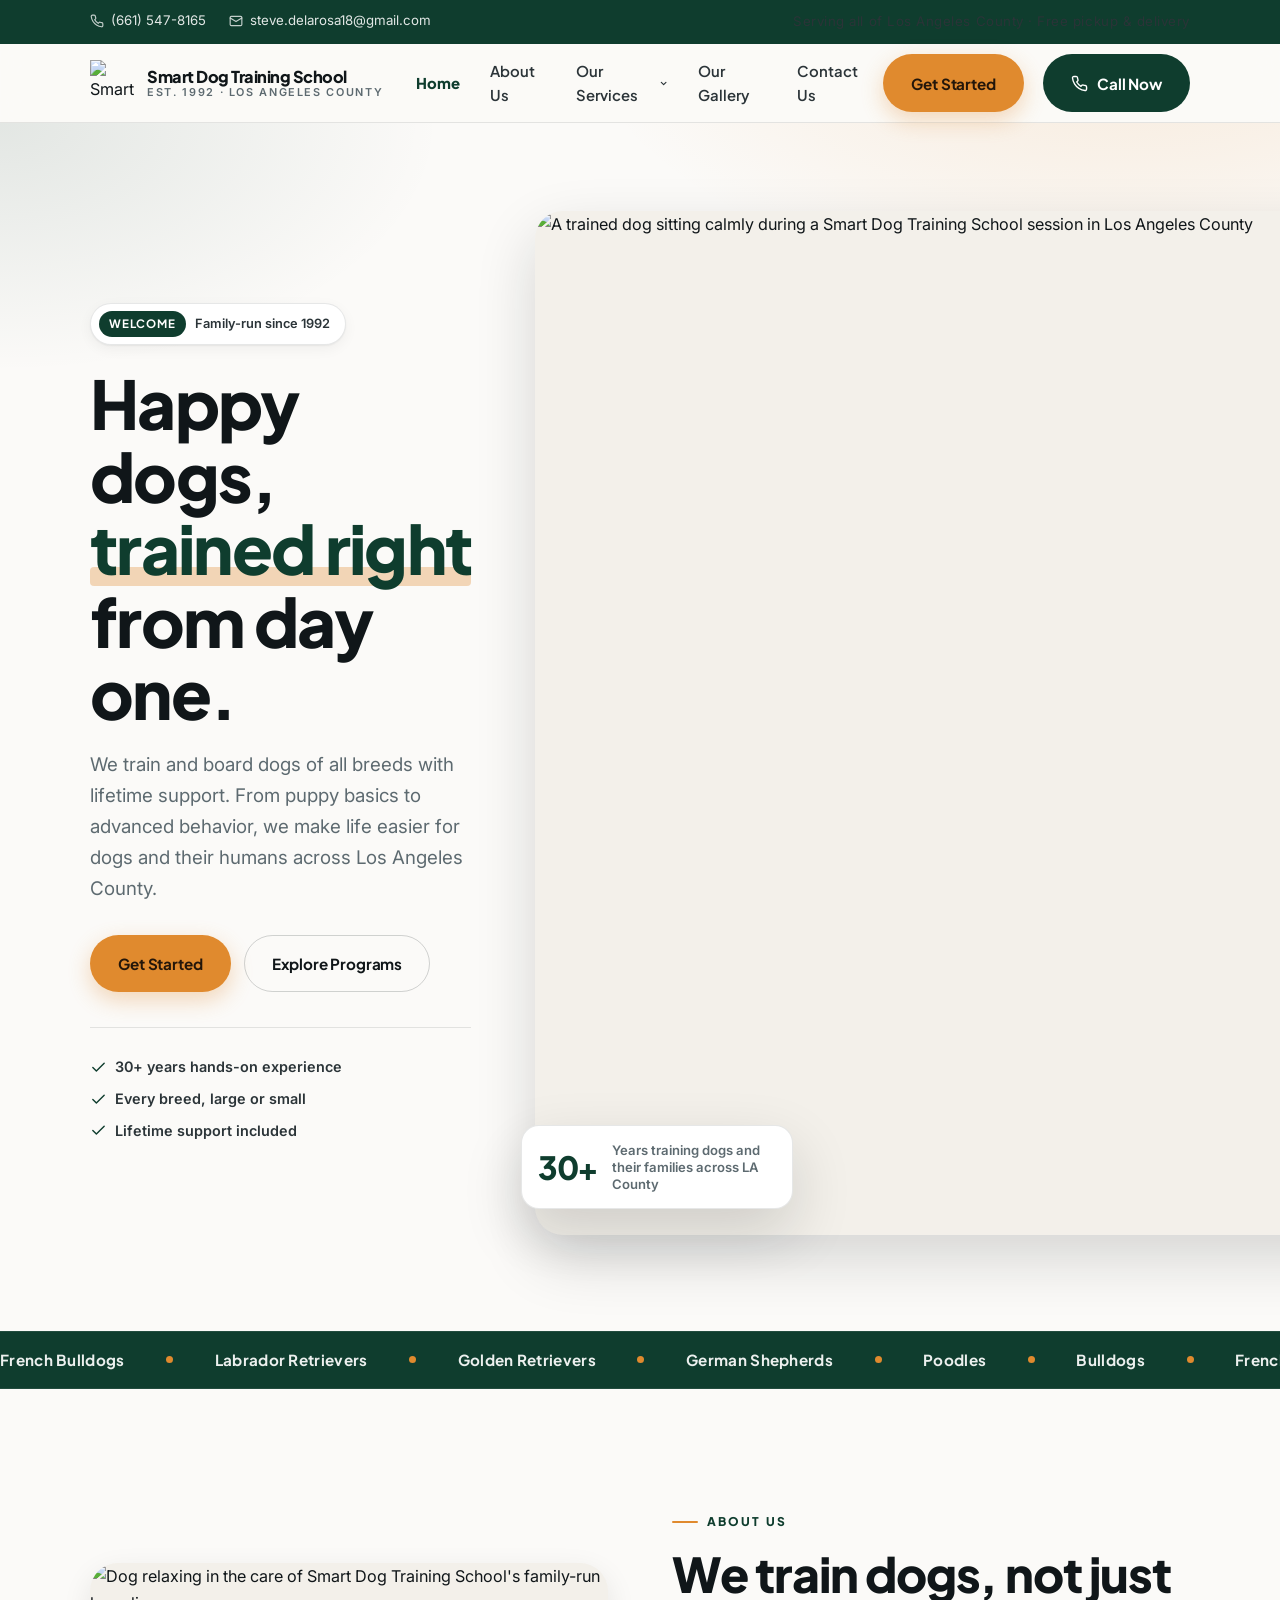
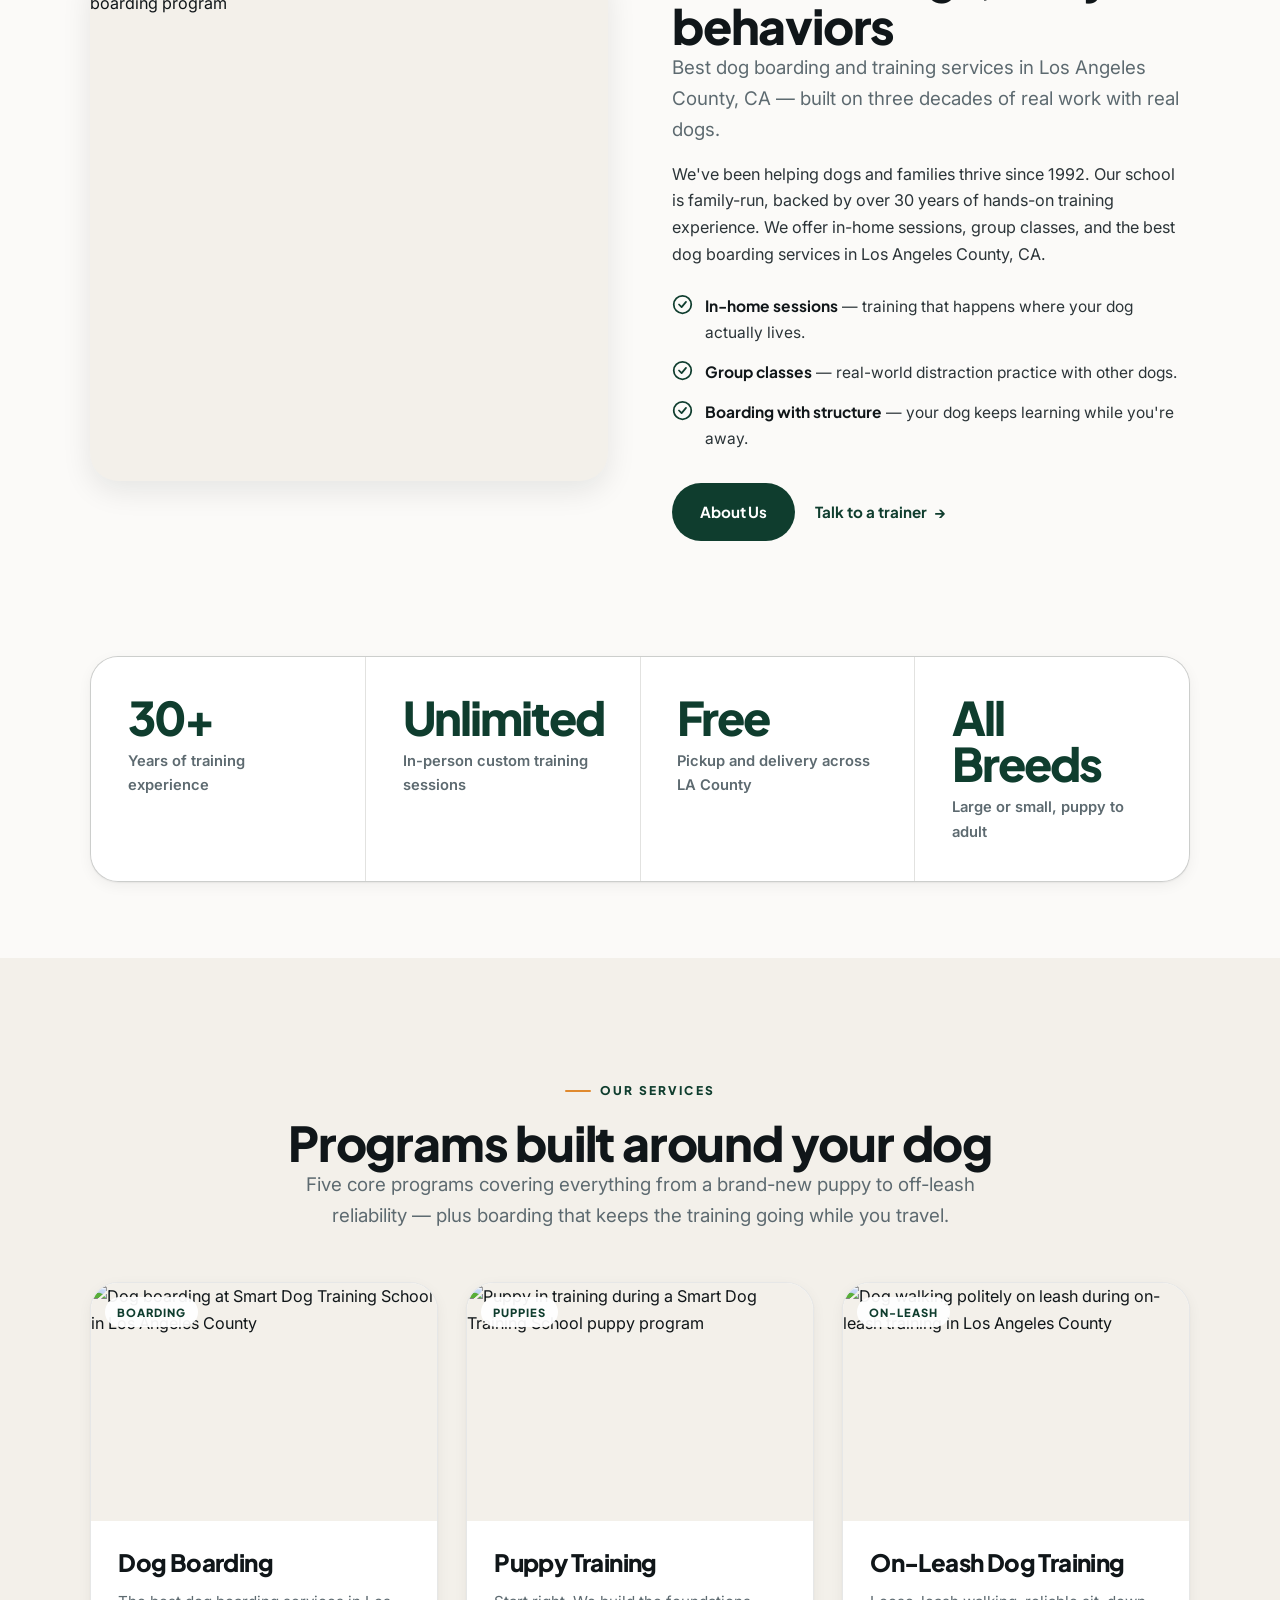
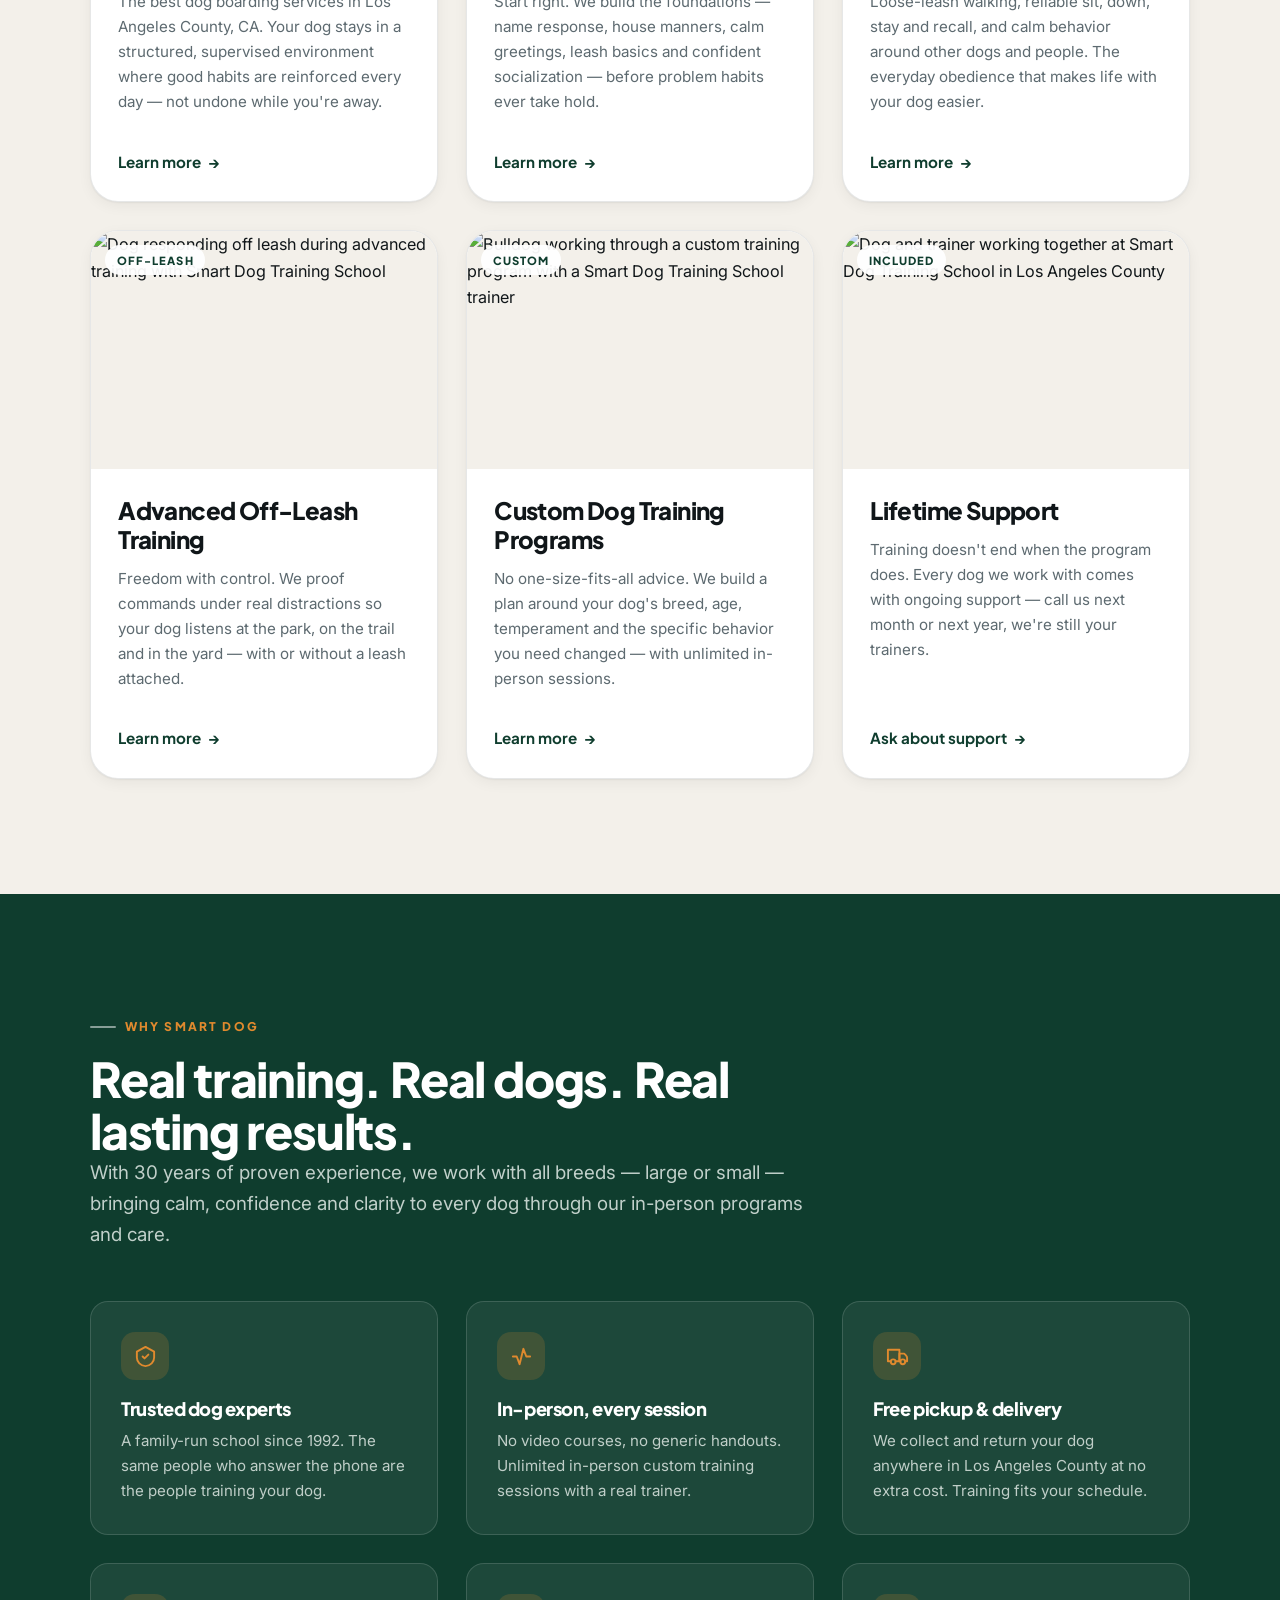
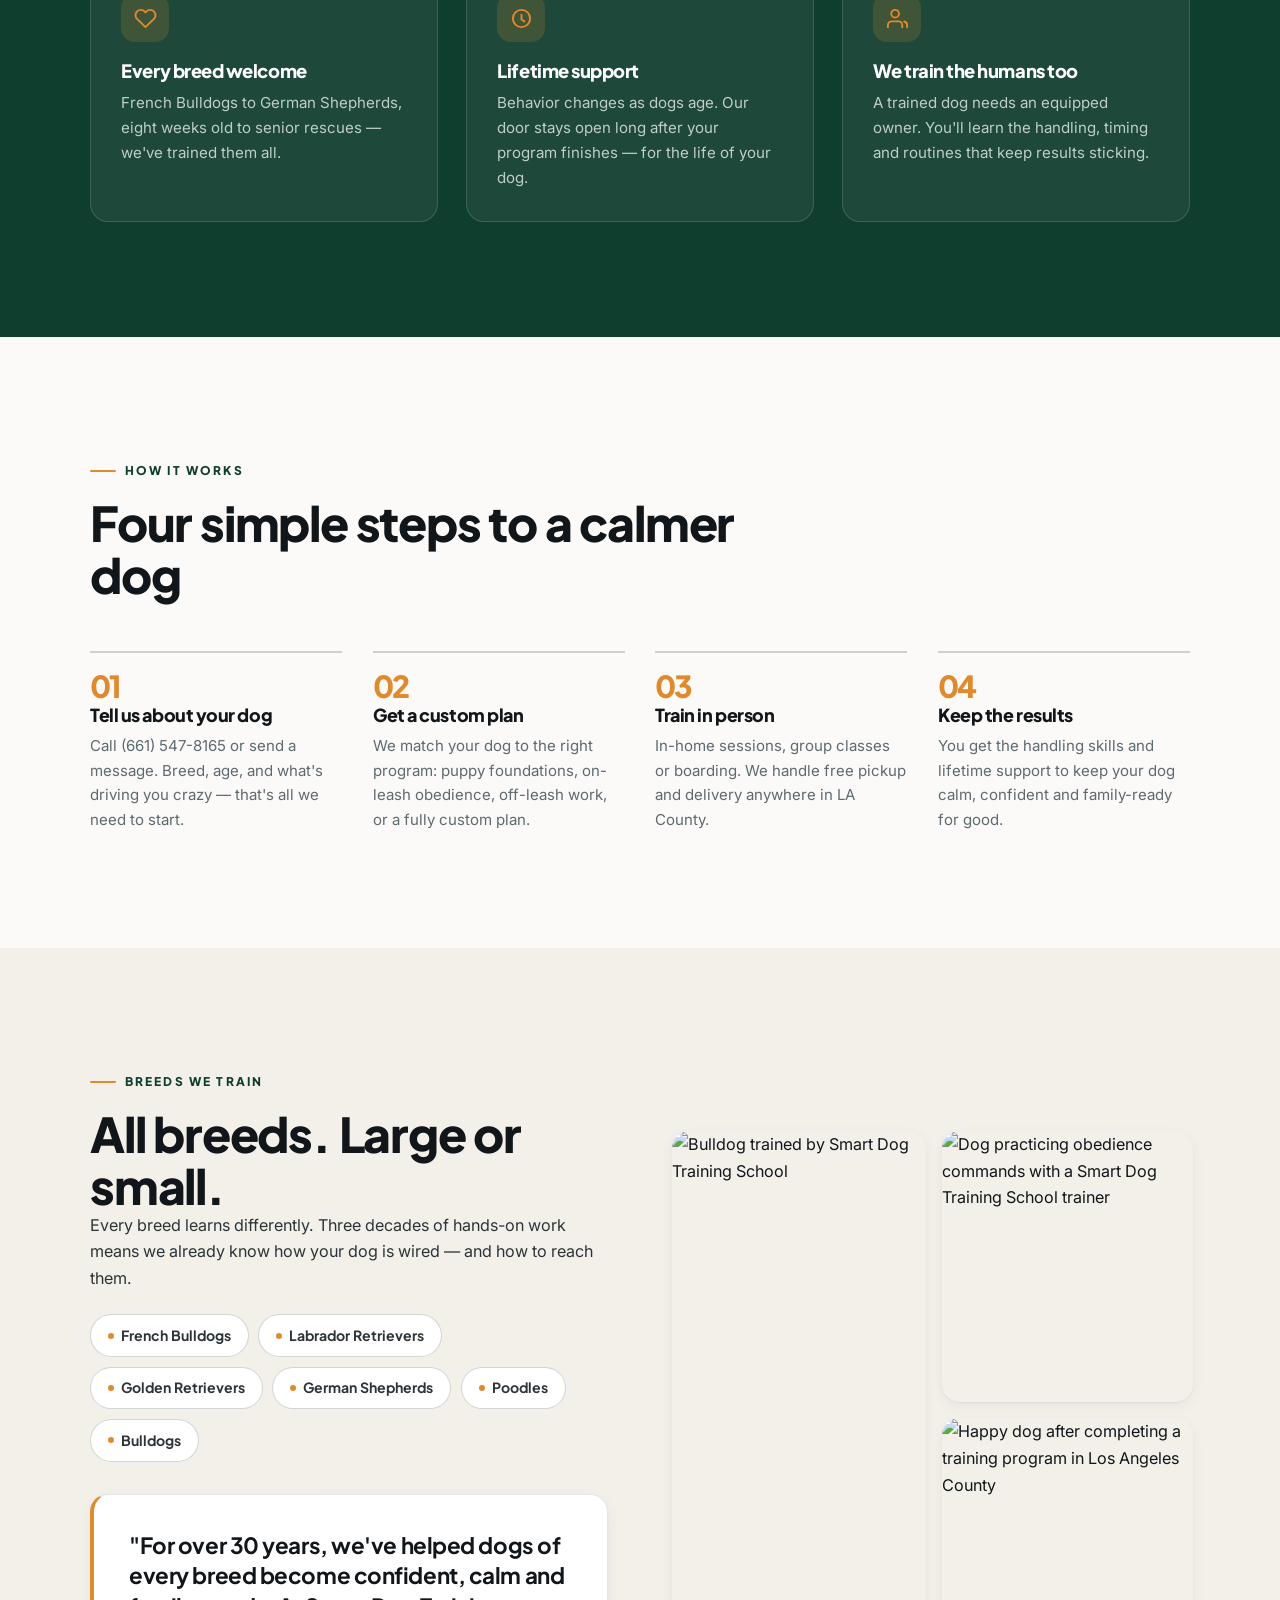
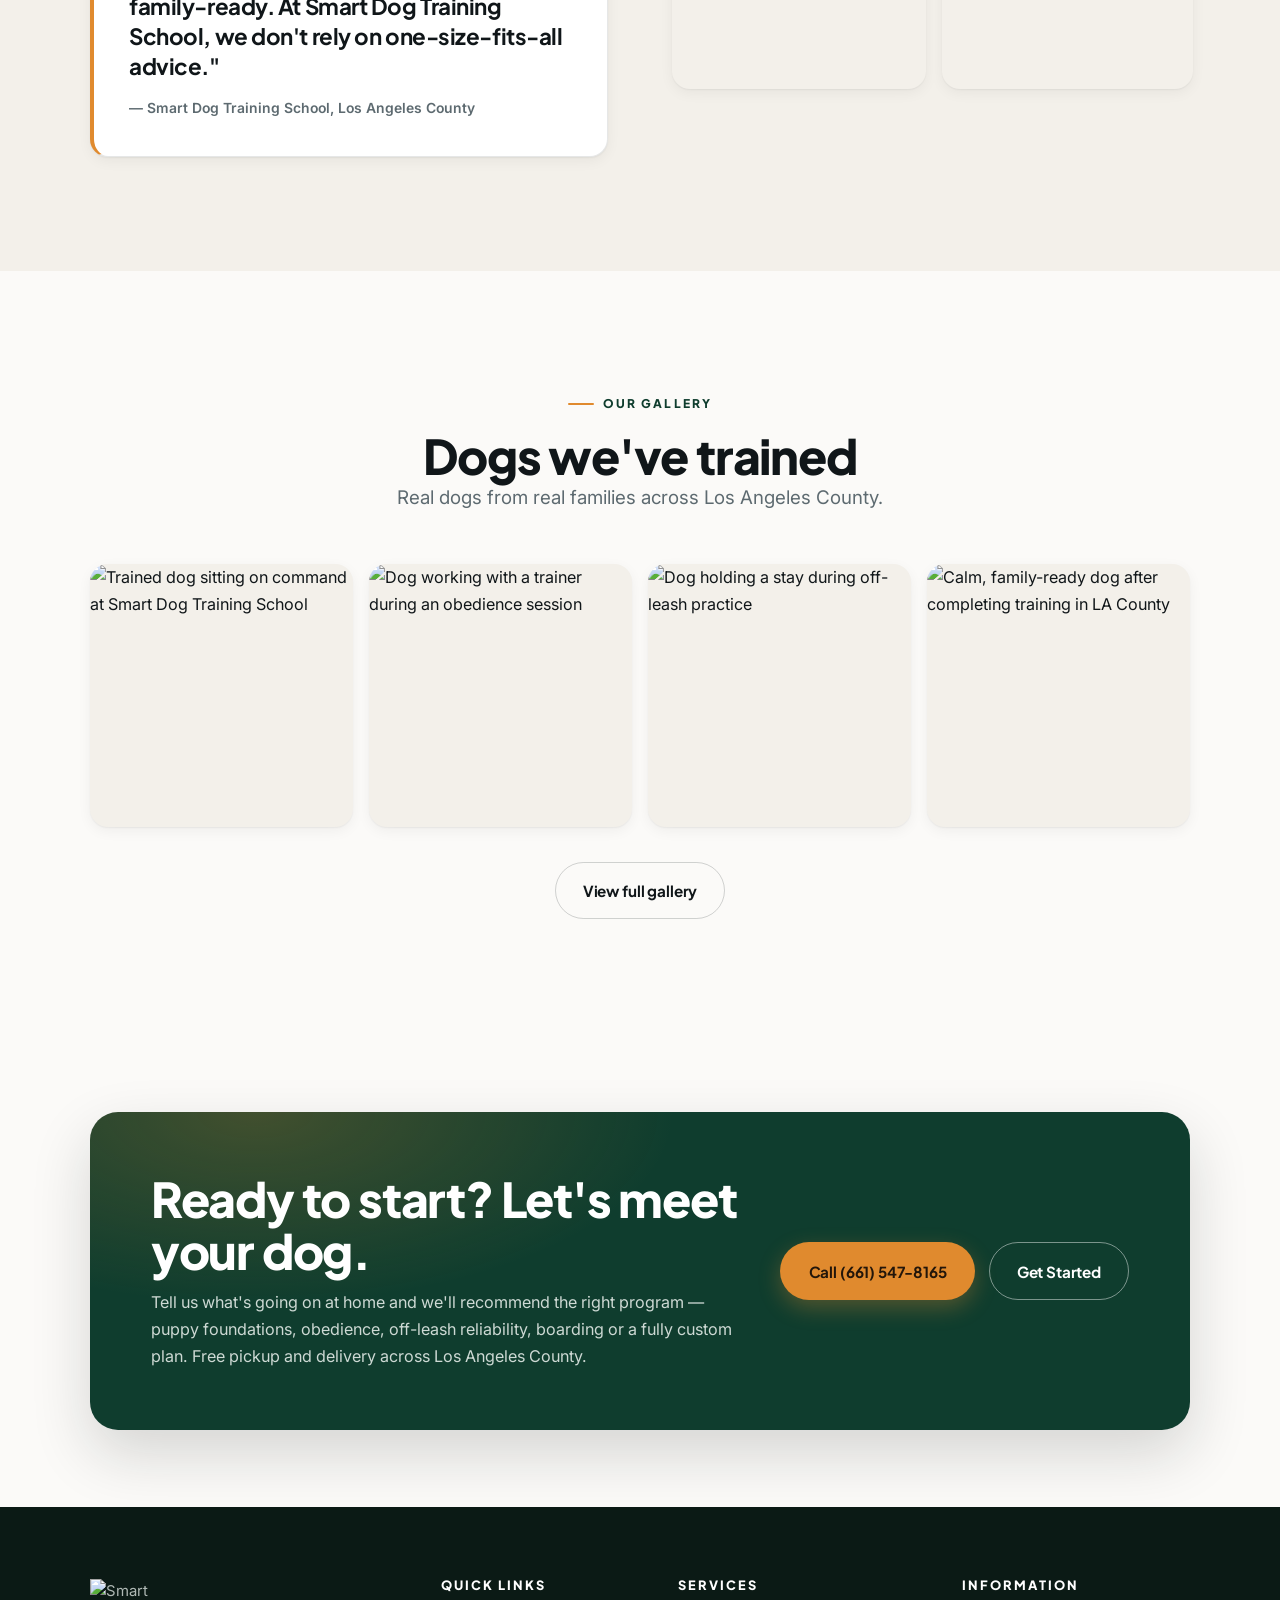
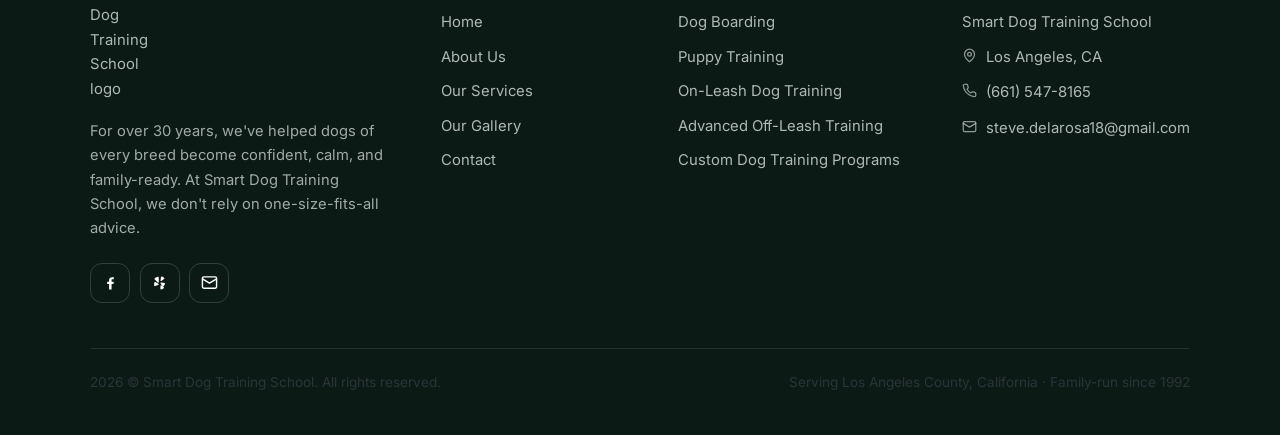
==== index.html @ b5da5e21 "feat: website redesign Co-Authored-By: Claude <noreply@anthropic.com>" ====
<!DOCTYPE html>
<html lang="en">
<head>
<meta charset="utf-8">
<meta name="viewport" content="width=device-width, initial-scale=1">
<title>Smart Dog Training School | Dog Training &amp; Boarding in Los Angeles County, CA</title>
<meta name="description" content="Family-run dog training and boarding in Los Angeles County since 1992. Puppy training, on-leash and advanced off-leash programs, custom plans, and free pickup and delivery across LA County. Call (661) 547-8165.">
<meta name="keywords" content="dog training Los Angeles County, dog boarding Los Angeles County, puppy training, off-leash training, on-leash dog training, Smart Dog Training School">
<meta name="author" content="Smart Dog Training School">
<meta name="theme-color" content="#0f3d2e">
<link rel="canonical" href="https://smartdogtrainingschool.com/">

<meta property="og:type" content="website">
<meta property="og:site_name" content="Smart Dog Training School">
<meta property="og:title" content="Smart Dog Training School | Dog Training &amp; Boarding in Los Angeles County">
<meta property="og:description" content="Happy dogs, trained right from day one. Over 30 years of hands-on training and boarding for every breed across Los Angeles County.">
<meta property="og:url" content="https://smartdogtrainingschool.com/">
<meta property="og:image" content="https://smartdogtrainingschool.com/wp-content/uploads/2025/10/01-3.jpg">
<meta name="twitter:card" content="summary_large_image">
<meta name="twitter:title" content="Smart Dog Training School | Dog Training &amp; Boarding in Los Angeles County">
<meta name="twitter:description" content="Happy dogs, trained right from day one. Over 30 years of hands-on training and boarding for every breed across Los Angeles County.">
<meta name="twitter:image" content="https://smartdogtrainingschool.com/wp-content/uploads/2025/10/01-3.jpg">

<link rel="icon" href="favicon.svg" type="image/svg+xml">
<link rel="apple-touch-icon" href="favicon.svg">
<link rel="preconnect" href="https://fonts.googleapis.com">
<link rel="preconnect" href="https://fonts.gstatic.com" crossorigin>
<link href="https://fonts.googleapis.com/css2?family=Inter:wght@400;500;600;700&family=Plus+Jakarta+Sans:wght@600;700;800&display=swap" rel="stylesheet">
<link rel="stylesheet" href="assets/css/styles.css">

<script type="application/ld+json">
{
  "@context": "https://schema.org",
  "@type": "LocalBusiness",
  "name": "Smart Dog Training School",
  "description": "Family-run dog training and boarding school serving Los Angeles County since 1992. Puppy training, on-leash training, advanced off-leash training, custom programs and dog boarding.",
  "url": "https://smartdogtrainingschool.com/",
  "telephone": "+1-661-547-8165",
  "email": "steve.delarosa18@gmail.com",
  "image": "https://smartdogtrainingschool.com/wp-content/uploads/2025/10/01-3.jpg",
  "foundingDate": "1992",
  "address": { "@type": "PostalAddress", "addressLocality": "Los Angeles", "addressRegion": "CA", "addressCountry": "US" },
  "areaServed": { "@type": "AdministrativeArea", "name": "Los Angeles County, California" },
  "sameAs": [
    "https://www.facebook.com/p/Smart-Dog-Training-School-100063574960527/",
    "https://www.yelp.com/biz/smart-dog-training-school-palmdale"
  ]
}
</script>
</head>
<body>
<a class="skip-link" href="#content">Skip to content</a>

<div class="topbar">
  <div class="wrap topbar__inner">
    <ul class="topbar__list">
      <li>
        <a href="tel:+16615478165">
          <svg viewBox="0 0 24 24" fill="none" stroke="currentColor" stroke-width="2" stroke-linecap="round" stroke-linejoin="round" aria-hidden="true"><path d="M22 16.92v3a2 2 0 0 1-2.18 2 19.79 19.79 0 0 1-8.63-3.07 19.5 19.5 0 0 1-6-6A19.79 19.79 0 0 1 2.12 4.18 2 2 0 0 1 4.11 2h3a2 2 0 0 1 2 1.72c.13.96.36 1.9.7 2.81a2 2 0 0 1-.45 2.11L8.09 9.91a16 16 0 0 0 6 6l1.27-1.27a2 2 0 0 1 2.11-.45c.9.34 1.85.57 2.81.7A2 2 0 0 1 22 16.92z"/></svg>
          (661) 547-8165
        </a>
      </li>
      <li>
        <a href="mailto:steve.delarosa18@gmail.com">
          <svg viewBox="0 0 24 24" fill="none" stroke="currentColor" stroke-width="2" stroke-linecap="round" stroke-linejoin="round" aria-hidden="true"><rect x="2" y="4" width="20" height="16" rx="2"/><path d="m22 7-10 6L2 7"/></svg>
          steve.delarosa18@gmail.com
        </a>
      </li>
    </ul>
    <p class="topbar__note">Serving all of Los Angeles County &middot; Free pickup &amp; delivery</p>
  </div>
</div>

<header class="header">
  <nav class="wrap nav" aria-label="Main navigation">
    <a class="brand" href="index.html">
      <img src="https://smartdogtrainingschool.com/wp-content/uploads/2025/04/IMG_0212-copy-2-e1761851248494-289x300.png" alt="Smart Dog Training School logo" width="46" height="46">
      <span class="brand__text">
        <span class="brand__name">Smart Dog Training School</span>
        <span class="brand__tag">Est. 1992 &middot; Los Angeles County</span>
      </span>
    </a>

    <ul class="nav__menu" id="primary-menu">
      <li><a class="nav__link" href="index.html" aria-current="page">Home</a></li>
      <li><a class="nav__link" href="about.html">About Us</a></li>
      <li class="has-dropdown">
        <a class="nav__link" href="services.html">Our Services
          <svg viewBox="0 0 24 24" fill="none" stroke="currentColor" stroke-width="3" stroke-linecap="round" stroke-linejoin="round" aria-hidden="true"><path d="m6 9 6 6 6-6"/></svg>
        </a>
        <div class="dropdown">
          <a href="services.html#dog-boarding">Dog Boarding</a>
          <a href="services.html#puppy-training">Puppy Training</a>
          <a href="services.html#on-leash">On-Leash Dog Training</a>
          <a href="services.html#off-leash">Advanced Off-Leash Training</a>
          <a href="services.html#custom">Custom Dog Training Programs</a>
        </div>
      </li>
      <li><a class="nav__link" href="gallery.html">Our Gallery</a></li>
      <li><a class="nav__link" href="contact.html">Contact Us</a></li>
      <li><a class="btn btn--primary" href="contact.html">Get Started</a></li>
    </ul>

    <div class="nav__cta">
      <a class="btn btn--dark" href="tel:+16615478165">
        <svg viewBox="0 0 24 24" fill="none" stroke="currentColor" stroke-width="2" stroke-linecap="round" stroke-linejoin="round" aria-hidden="true"><path d="M22 16.92v3a2 2 0 0 1-2.18 2 19.79 19.79 0 0 1-8.63-3.07 19.5 19.5 0 0 1-6-6A19.79 19.79 0 0 1 2.12 4.18 2 2 0 0 1 4.11 2h3a2 2 0 0 1 2 1.72c.13.96.36 1.9.7 2.81a2 2 0 0 1-.45 2.11L8.09 9.91a16 16 0 0 0 6 6l1.27-1.27a2 2 0 0 1 2.11-.45c.9.34 1.85.57 2.81.7A2 2 0 0 1 22 16.92z"/></svg>
        Call Now
      </a>
      <button class="nav__toggle" type="button" aria-label="Toggle navigation menu" aria-expanded="false" aria-controls="primary-menu">
        <span></span><span></span><span></span>
      </button>
    </div>
  </nav>
</header>

<main id="content">

  <!-- ================= HERO ================= -->
  <section class="hero">
    <div class="wrap hero__grid">
      <div class="hero__copy reveal">
        <span class="hero__badge"><b>WELCOME</b> Family-run since 1992</span>
        <h1>Happy dogs, <em>trained right</em> from day one.</h1>
        <p class="lead">We train and board dogs of all breeds with lifetime support. From puppy basics to advanced behavior, we make life easier for dogs and their humans across Los Angeles County.</p>
        <div class="btn-row">
          <a class="btn btn--primary" href="contact.html">Get Started</a>
          <a class="btn btn--ghost" href="services.html">Explore Programs</a>
        </div>
        <ul class="hero__proof">
          <li>
            <svg viewBox="0 0 24 24" fill="none" stroke="currentColor" stroke-width="2" stroke-linecap="round" stroke-linejoin="round" aria-hidden="true"><path d="M20 6 9 17l-5-5"/></svg>
            30+ years hands-on experience
          </li>
          <li>
            <svg viewBox="0 0 24 24" fill="none" stroke="currentColor" stroke-width="2" stroke-linecap="round" stroke-linejoin="round" aria-hidden="true"><path d="M20 6 9 17l-5-5"/></svg>
            Every breed, large or small
          </li>
          <li>
            <svg viewBox="0 0 24 24" fill="none" stroke="currentColor" stroke-width="2" stroke-linecap="round" stroke-linejoin="round" aria-hidden="true"><path d="M20 6 9 17l-5-5"/></svg>
            Lifetime support included
          </li>
        </ul>
      </div>

      <div class="hero__media reveal" data-delay="120">
        <img src="https://smartdogtrainingschool.com/wp-content/uploads/2025/10/image-4-908x1024.png" alt="A trained dog sitting calmly during a Smart Dog Training School session in Los Angeles County" width="908" height="1024" fetchpriority="high">
        <div class="hero__card">
          <span class="hero__card-num" data-count="30" data-suffix="+">30+</span>
          <span class="hero__card-txt">Years training dogs and their families across LA County</span>
        </div>
      </div>
    </div>
  </section>

  <!-- ================= BREED MARQUEE ================= -->
  <div class="marquee" aria-hidden="true">
    <div class="marquee__track">
      <span>French Bulldogs</span><span>Labrador Retrievers</span><span>Golden Retrievers</span><span>German Shepherds</span><span>Poodles</span><span>Bulldogs</span>
      <span>French Bulldogs</span><span>Labrador Retrievers</span><span>Golden Retrievers</span><span>German Shepherds</span><span>Poodles</span><span>Bulldogs</span>
    </div>
  </div>
  <p class="sr-only">Breeds we work with regularly: French Bulldogs, Labrador Retrievers, Golden Retrievers, German Shepherds, Poodles and Bulldogs.</p>

  <!-- ================= ABOUT ================= -->
  <section class="section">
    <div class="wrap split">
      <div class="split__media reveal">
        <img src="https://smartdogtrainingschool.com/wp-content/uploads/2025/10/01-3.jpg" alt="Dog relaxing in the care of Smart Dog Training School's family-run boarding program" loading="lazy">
      </div>
      <div class="reveal" data-delay="110">
        <span class="eyebrow">About Us</span>
        <h2>We train dogs, not just behaviors</h2>
        <p class="lead">Best dog boarding and training services in Los Angeles County, CA — built on three decades of real work with real dogs.</p>
        <p>We've been helping dogs and families thrive since 1992. Our school is family-run, backed by over 30 years of hands-on training experience. We offer in-home sessions, group classes, and the best dog boarding services in Los Angeles County, CA.</p>
        <ul class="check-list">
          <li>
            <svg viewBox="0 0 24 24" fill="none" stroke="currentColor" stroke-width="2" stroke-linecap="round" stroke-linejoin="round" aria-hidden="true"><circle cx="12" cy="12" r="10"/><path d="m8 12 3 3 5-6"/></svg>
            <span><b>In-home sessions</b> — training that happens where your dog actually lives.</span>
          </li>
          <li>
            <svg viewBox="0 0 24 24" fill="none" stroke="currentColor" stroke-width="2" stroke-linecap="round" stroke-linejoin="round" aria-hidden="true"><circle cx="12" cy="12" r="10"/><path d="m8 12 3 3 5-6"/></svg>
            <span><b>Group classes</b> — real-world distraction practice with other dogs.</span>
          </li>
          <li>
            <svg viewBox="0 0 24 24" fill="none" stroke="currentColor" stroke-width="2" stroke-linecap="round" stroke-linejoin="round" aria-hidden="true"><circle cx="12" cy="12" r="10"/><path d="m8 12 3 3 5-6"/></svg>
            <span><b>Boarding with structure</b> — your dog keeps learning while you're away.</span>
          </li>
        </ul>
        <div class="btn-row">
          <a class="btn btn--dark" href="about.html">About Us</a>
          <a class="text-link" href="contact.html" style="padding:0.95rem 0.4rem;">Talk to a trainer <span aria-hidden="true">&rarr;</span></a>
        </div>
      </div>
    </div>
  </section>

  <!-- ================= STATS ================= -->
  <section class="section section--tight" style="padding-top:0;">
    <div class="wrap">
      <div class="stats reveal">
        <div class="stat">
          <div class="stat__num"><span data-count="30" data-suffix="+">30+</span></div>
          <p class="stat__label">Years of training experience</p>
        </div>
        <div class="stat">
          <div class="stat__num">Unlimited</div>
          <p class="stat__label">In-person custom training sessions</p>
        </div>
        <div class="stat">
          <div class="stat__num">Free</div>
          <p class="stat__label">Pickup and delivery across LA County</p>
        </div>
        <div class="stat">
          <div class="stat__num">All Breeds</div>
          <p class="stat__label">Large or small, puppy to adult</p>
        </div>
      </div>
    </div>
  </section>

  <!-- ================= SERVICES ================= -->
  <section class="section section--alt" id="services">
    <div class="wrap">
      <div class="section-head center reveal">
        <span class="eyebrow">Our Services</span>
        <h2>Programs built around your dog</h2>
        <p class="lead">Five core programs covering everything from a brand-new puppy to off-leash reliability — plus boarding that keeps the training going while you travel.</p>
      </div>

      <div class="card-grid">
        <article class="service reveal">
          <div class="service__img">
            <img src="https://smartdogtrainingschool.com/wp-content/uploads/2025/10/01-3.jpg" alt="Dog boarding at Smart Dog Training School in Los Angeles County" loading="lazy">
            <span class="service__tag">Boarding</span>
          </div>
          <div class="service__body">
            <h3>Dog Boarding</h3>
            <p>The best dog boarding services in Los Angeles County, CA. Your dog stays in a structured, supervised environment where good habits are reinforced every day — not undone while you're away.</p>
            <a class="text-link" href="services.html#dog-boarding">Learn more <span aria-hidden="true">&rarr;</span></a>
          </div>
        </article>

        <article class="service reveal" data-delay="80">
          <div class="service__img">
            <img src="https://smartdogtrainingschool.com/wp-content/uploads/2025/07/02.jpg" alt="Puppy in training during a Smart Dog Training School puppy program" loading="lazy">
            <span class="service__tag">Puppies</span>
          </div>
          <div class="service__body">
            <h3>Puppy Training</h3>
            <p>Start right. We build the foundations — name response, house manners, calm greetings, leash basics and confident socialization — before problem habits ever take hold.</p>
            <a class="text-link" href="services.html#puppy-training">Learn more <span aria-hidden="true">&rarr;</span></a>
          </div>
        </article>

        <article class="service reveal" data-delay="160">
          <div class="service__img">
            <img src="https://smartdogtrainingschool.com/wp-content/uploads/2025/04/04-1.jpg" alt="Dog walking politely on leash during on-leash training in Los Angeles County" loading="lazy">
            <span class="service__tag">On-Leash</span>
          </div>
          <div class="service__body">
            <h3>On-Leash Dog Training</h3>
            <p>Loose-leash walking, reliable sit, down, stay and recall, and calm behavior around other dogs and people. The everyday obedience that makes life with your dog easier.</p>
            <a class="text-link" href="services.html#on-leash">Learn more <span aria-hidden="true">&rarr;</span></a>
          </div>
        </article>

        <article class="service reveal">
          <div class="service__img">
            <img src="https://smartdogtrainingschool.com/wp-content/uploads/2025/04/05.jpg" alt="Dog responding off leash during advanced training with Smart Dog Training School" loading="lazy">
            <span class="service__tag">Off-Leash</span>
          </div>
          <div class="service__body">
            <h3>Advanced Off-Leash Training</h3>
            <p>Freedom with control. We proof commands under real distractions so your dog listens at the park, on the trail and in the yard — with or without a leash attached.</p>
            <a class="text-link" href="services.html#off-leash">Learn more <span aria-hidden="true">&rarr;</span></a>
          </div>
        </article>

        <article class="service reveal" data-delay="80">
          <div class="service__img">
            <img src="https://smartdogtrainingschool.com/wp-content/uploads/2025/07/03.jpg" alt="Bulldog working through a custom training program with a Smart Dog Training School trainer" loading="lazy">
            <span class="service__tag">Custom</span>
          </div>
          <div class="service__body">
            <h3>Custom Dog Training Programs</h3>
            <p>No one-size-fits-all advice. We build a plan around your dog's breed, age, temperament and the specific behavior you need changed — with unlimited in-person sessions.</p>
            <a class="text-link" href="services.html#custom">Learn more <span aria-hidden="true">&rarr;</span></a>
          </div>
        </article>

        <article class="service reveal" data-delay="160">
          <div class="service__img">
            <img src="https://smartdogtrainingschool.com/wp-content/uploads/2025/04/03.jpg" alt="Dog and trainer working together at Smart Dog Training School in Los Angeles County" loading="lazy">
            <span class="service__tag">Included</span>
          </div>
          <div class="service__body">
            <h3>Lifetime Support</h3>
            <p>Training doesn't end when the program does. Every dog we work with comes with ongoing support — call us next month or next year, we're still your trainers.</p>
            <a class="text-link" href="contact.html">Ask about support <span aria-hidden="true">&rarr;</span></a>
          </div>
        </article>
      </div>
    </div>
  </section>

  <!-- ================= WHY US ================= -->
  <section class="section section--ink">
    <div class="wrap">
      <div class="section-head reveal">
        <span class="eyebrow">Why Smart Dog</span>
        <h2>Real training. Real dogs. Real lasting results.</h2>
        <p class="lead">With 30 years of proven experience, we work with all breeds — large or small — bringing calm, confidence and clarity to every dog through our in-person programs and care.</p>
      </div>

      <div class="card-grid">
        <div class="feature reveal">
          <div class="feature__icon">
            <svg viewBox="0 0 24 24" fill="none" stroke="currentColor" stroke-width="2" stroke-linecap="round" stroke-linejoin="round" aria-hidden="true"><path d="M12 2 3 7v6c0 5 3.8 8.5 9 9 5.2-.5 9-4 9-9V7z"/><path d="m9 12 2 2 4-4"/></svg>
          </div>
          <h3>Trusted dog experts</h3>
          <p>A family-run school since 1992. The same people who answer the phone are the people training your dog.</p>
        </div>

        <div class="feature reveal" data-delay="80">
          <div class="feature__icon">
            <svg viewBox="0 0 24 24" fill="none" stroke="currentColor" stroke-width="2" stroke-linecap="round" stroke-linejoin="round" aria-hidden="true"><path d="M3 12h4l3 8 4-16 3 8h4"/></svg>
          </div>
          <h3>In-person, every session</h3>
          <p>No video courses, no generic handouts. Unlimited in-person custom training sessions with a real trainer.</p>
        </div>

        <div class="feature reveal" data-delay="160">
          <div class="feature__icon">
            <svg viewBox="0 0 24 24" fill="none" stroke="currentColor" stroke-width="2" stroke-linecap="round" stroke-linejoin="round" aria-hidden="true"><path d="M10 17h4V5H2v12h3"/><path d="M20 17h2v-3.34a4 4 0 0 0-1.17-2.83L19 9h-5v8h1"/><circle cx="7.5" cy="17.5" r="2.5"/><circle cx="17.5" cy="17.5" r="2.5"/></svg>
          </div>
          <h3>Free pickup &amp; delivery</h3>
          <p>We collect and return your dog anywhere in Los Angeles County at no extra cost. Training fits your schedule.</p>
        </div>

        <div class="feature reveal">
          <div class="feature__icon">
            <svg viewBox="0 0 24 24" fill="none" stroke="currentColor" stroke-width="2" stroke-linecap="round" stroke-linejoin="round" aria-hidden="true"><path d="M20.8 4.6a5.5 5.5 0 0 0-7.8 0L12 5.7l-1-1.1a5.5 5.5 0 0 0-7.8 7.8l1.1 1L12 21l7.7-7.6 1.1-1a5.5 5.5 0 0 0 0-7.8z"/></svg>
          </div>
          <h3>Every breed welcome</h3>
          <p>French Bulldogs to German Shepherds, eight weeks old to senior rescues — we've trained them all.</p>
        </div>

        <div class="feature reveal" data-delay="80">
          <div class="feature__icon">
            <svg viewBox="0 0 24 24" fill="none" stroke="currentColor" stroke-width="2" stroke-linecap="round" stroke-linejoin="round" aria-hidden="true"><path d="M12 8v5l3 2"/><circle cx="12" cy="12" r="9"/></svg>
          </div>
          <h3>Lifetime support</h3>
          <p>Behavior changes as dogs age. Our door stays open long after your program finishes — for the life of your dog.</p>
        </div>

        <div class="feature reveal" data-delay="160">
          <div class="feature__icon">
            <svg viewBox="0 0 24 24" fill="none" stroke="currentColor" stroke-width="2" stroke-linecap="round" stroke-linejoin="round" aria-hidden="true"><path d="M17 21v-2a4 4 0 0 0-4-4H6a4 4 0 0 0-4 4v2"/><circle cx="9.5" cy="7" r="4"/><path d="M22 21v-2a4 4 0 0 0-3-3.87"/></svg>
          </div>
          <h3>We train the humans too</h3>
          <p>A trained dog needs an equipped owner. You'll learn the handling, timing and routines that keep results sticking.</p>
        </div>
      </div>
    </div>
  </section>

  <!-- ================= PROCESS ================= -->
  <section class="section">
    <div class="wrap">
      <div class="section-head reveal">
        <span class="eyebrow">How It Works</span>
        <h2>Four simple steps to a calmer dog</h2>
      </div>
      <div class="steps">
        <div class="step reveal">
          <h3>Tell us about your dog</h3>
          <p>Call (661) 547-8165 or send a message. Breed, age, and what's driving you crazy — that's all we need to start.</p>
        </div>
        <div class="step reveal" data-delay="80">
          <h3>Get a custom plan</h3>
          <p>We match your dog to the right program: puppy foundations, on-leash obedience, off-leash work, or a fully custom plan.</p>
        </div>
        <div class="step reveal" data-delay="160">
          <h3>Train in person</h3>
          <p>In-home sessions, group classes or boarding. We handle free pickup and delivery anywhere in LA County.</p>
        </div>
        <div class="step reveal" data-delay="240">
          <h3>Keep the results</h3>
          <p>You get the handling skills and lifetime support to keep your dog calm, confident and family-ready for good.</p>
        </div>
      </div>
    </div>
  </section>

  <!-- ================= BREEDS + QUOTE ================= -->
  <section class="section section--alt">
    <div class="wrap split">
      <div class="reveal">
        <span class="eyebrow">Breeds We Train</span>
        <h2>All breeds. Large or small.</h2>
        <p>Every breed learns differently. Three decades of hands-on work means we already know how your dog is wired — and how to reach them.</p>
        <ul class="chips" style="margin-top:1.4rem;">
          <li class="chip">French Bulldogs</li>
          <li class="chip">Labrador Retrievers</li>
          <li class="chip">Golden Retrievers</li>
          <li class="chip">German Shepherds</li>
          <li class="chip">Poodles</li>
          <li class="chip">Bulldogs</li>
        </ul>
        <div class="quote reveal" style="margin-top:2rem;">
          <p>"For over 30 years, we've helped dogs of every breed become confident, calm and family-ready. At Smart Dog Training School, we don't rely on one-size-fits-all advice."</p>
          <cite>— Smart Dog Training School, Los Angeles County</cite>
        </div>
      </div>
      <div class="split__media split__media--stack reveal" data-delay="120">
        <img src="https://smartdogtrainingschool.com/wp-content/uploads/2025/07/03.jpg" alt="Bulldog trained by Smart Dog Training School" loading="lazy">
        <img src="https://smartdogtrainingschool.com/wp-content/uploads/2025/04/02.jpg" alt="Dog practicing obedience commands with a Smart Dog Training School trainer" loading="lazy">
        <img src="https://smartdogtrainingschool.com/wp-content/uploads/2025/04/04.jpg" alt="Happy dog after completing a training program in Los Angeles County" loading="lazy">
      </div>
    </div>
  </section>

  <!-- ================= GALLERY PREVIEW ================= -->
  <section class="section">
    <div class="wrap">
      <div class="section-head center reveal">
        <span class="eyebrow">Our Gallery</span>
        <h2>Dogs we've trained</h2>
        <p class="lead">Real dogs from real families across Los Angeles County.</p>
      </div>
      <div class="gallery reveal">
        <figure><img src="https://smartdogtrainingschool.com/wp-content/uploads/2025/04/02.jpg" alt="Trained dog sitting on command at Smart Dog Training School" loading="lazy"></figure>
        <figure><img src="https://smartdogtrainingschool.com/wp-content/uploads/2025/04/03.jpg" alt="Dog working with a trainer during an obedience session" loading="lazy"></figure>
        <figure><img src="https://smartdogtrainingschool.com/wp-content/uploads/2025/04/05.jpg" alt="Dog holding a stay during off-leash practice" loading="lazy"></figure>
        <figure><img src="https://smartdogtrainingschool.com/wp-content/uploads/2025/04/07-1.jpg" alt="Calm, family-ready dog after completing training in LA County" loading="lazy"></figure>
      </div>
      <div class="btn-row reveal" style="justify-content:center;margin-top:2.2rem;">
        <a class="btn btn--ghost" href="gallery.html">View full gallery</a>
      </div>
    </div>
  </section>

  <!-- ================= CTA ================= -->
  <section class="section section--tight">
    <div class="wrap">
      <div class="cta reveal">
        <div>
          <h2>Ready to start? Let's meet your dog.</h2>
          <p>Tell us what's going on at home and we'll recommend the right program — puppy foundations, obedience, off-leash reliability, boarding or a fully custom plan. Free pickup and delivery across Los Angeles County.</p>
        </div>
        <div class="btn-row">
          <a class="btn btn--primary" href="tel:+16615478165">Call (661) 547-8165</a>
          <a class="btn btn--outline-light" href="contact.html">Get Started</a>
        </div>
      </div>
    </div>
  </section>

</main>

<footer class="footer">
  <div class="wrap">
    <div class="footer__grid">
      <div class="footer__brand">
        <img src="https://smartdogtrainingschool.com/wp-content/uploads/2025/04/IMG_0212-copy-2-e1761851248494-289x300.png" alt="Smart Dog Training School logo" loading="lazy">
        <p>For over 30 years, we've helped dogs of every breed become confident, calm, and family-ready. At Smart Dog Training School, we don't rely on one-size-fits-all advice.</p>
        <div class="socials">
          <a href="https://www.facebook.com/p/Smart-Dog-Training-School-100063574960527/" target="_blank" rel="noopener" aria-label="Smart Dog Training School on Facebook">
            <svg viewBox="0 0 24 24" fill="currentColor" aria-hidden="true"><path d="M13.5 22v-8h2.7l.4-3.1h-3.1V8.9c0-.9.25-1.5 1.55-1.5H16.7V4.6c-.3 0-1.3-.1-2.5-.1-2.5 0-4.2 1.5-4.2 4.3v2.1H7.3V14h2.7v8z"/></svg>
          </a>
          <a href="https://www.yelp.com/biz/smart-dog-training-school-palmdale" target="_blank" rel="noopener" aria-label="Smart Dog Training School on Yelp">
            <svg viewBox="0 0 24 24" fill="currentColor" aria-hidden="true"><path d="M11 3.2v8.2c0 .8-1 1.2-1.5.6L5.1 7.3c-.4-.4-.3-1.1.2-1.4a11 11 0 0 1 4.3-1.9c.7-.1 1.4.4 1.4 1.1zM10.4 13.9c.6.4.5 1.3-.2 1.5l-4.4 1.5c-.6.2-1.2-.2-1.3-.8a10.9 10.9 0 0 1 .2-4.2c.2-.6.9-.9 1.4-.5zM13.6 13.3c-.4-.6.1-1.4.8-1.3l4.6.6c.6.1 1 .7.8 1.3a10.9 10.9 0 0 1-2.1 3.5c-.4.5-1.2.4-1.5-.2zM13.3 16.9c0-.7.8-1.1 1.4-.7l3.3 2.4c.5.4.5 1.1 0 1.5a11 11 0 0 1-3.5 1.7c-.6.2-1.2-.3-1.2-.9zM14.6 9.9c-.6.3-1.3-.2-1.2-.9l.7-4.5c.1-.6.7-1 1.3-.8 1.2.4 2.3 1 3.2 1.9.4.4.4 1.1-.1 1.4z"/></svg>
          </a>
          <a href="mailto:steve.delarosa18@gmail.com" aria-label="Email Smart Dog Training School">
            <svg viewBox="0 0 24 24" fill="none" stroke="currentColor" stroke-width="2" stroke-linecap="round" stroke-linejoin="round" aria-hidden="true"><rect x="2" y="4" width="20" height="16" rx="2"/><path d="m22 7-10 6L2 7"/></svg>
          </a>
        </div>
      </div>

      <div>
        <h4>Quick Links</h4>
        <ul class="footer__links">
          <li><a href="index.html">Home</a></li>
          <li><a href="about.html">About Us</a></li>
          <li><a href="services.html">Our Services</a></li>
          <li><a href="gallery.html">Our Gallery</a></li>
          <li><a href="contact.html">Contact</a></li>
        </ul>
      </div>

      <div>
        <h4>Services</h4>
        <ul class="footer__links">
          <li><a href="services.html#dog-boarding">Dog Boarding</a></li>
          <li><a href="services.html#puppy-training">Puppy Training</a></li>
          <li><a href="services.html#on-leash">On-Leash Dog Training</a></li>
          <li><a href="services.html#off-leash">Advanced Off-Leash Training</a></li>
          <li><a href="services.html#custom">Custom Dog Training Programs</a></li>
        </ul>
      </div>

      <div>
        <h4>Information</h4>
        <ul class="footer__links">
          <li><span>Smart Dog Training School</span></li>
          <li>
            <span>
              <svg viewBox="0 0 24 24" fill="none" stroke="currentColor" stroke-width="2" stroke-linecap="round" stroke-linejoin="round" aria-hidden="true"><path d="M20 10c0 6-8 12-8 12s-8-6-8-12a8 8 0 0 1 16 0z"/><circle cx="12" cy="10" r="3"/></svg>
              Los Angeles, CA
            </span>
          </li>
          <li>
            <a href="tel:+16615478165">
              <svg viewBox="0 0 24 24" fill="none" stroke="currentColor" stroke-width="2" stroke-linecap="round" stroke-linejoin="round" aria-hidden="true"><path d="M22 16.92v3a2 2 0 0 1-2.18 2 19.79 19.79 0 0 1-8.63-3.07 19.5 19.5 0 0 1-6-6A19.79 19.79 0 0 1 2.12 4.18 2 2 0 0 1 4.11 2h3a2 2 0 0 1 2 1.72c.13.96.36 1.9.7 2.81a2 2 0 0 1-.45 2.11L8.09 9.91a16 16 0 0 0 6 6l1.27-1.27a2 2 0 0 1 2.11-.45c.9.34 1.85.57 2.81.7A2 2 0 0 1 22 16.92z"/></svg>
              (661) 547-8165
            </a>
          </li>
          <li>
            <a href="mailto:steve.delarosa18@gmail.com">
              <svg viewBox="0 0 24 24" fill="none" stroke="currentColor" stroke-width="2" stroke-linecap="round" stroke-linejoin="round" aria-hidden="true"><rect x="2" y="4" width="20" height="16" rx="2"/><path d="m22 7-10 6L2 7"/></svg>
              steve.delarosa18@gmail.com
            </a>
          </li>
        </ul>
      </div>
    </div>

    <div class="footer__bottom">
      <p><span data-year>2026</span> &copy; Smart Dog Training School. All rights reserved.</p>
      <p>Serving Los Angeles County, California &middot; Family-run since 1992</p>
    </div>
  </div>
</footer>

<button class="to-top" type="button" aria-label="Back to top">
  <svg viewBox="0 0 24 24" fill="none" stroke="currentColor" stroke-width="2.4" stroke-linecap="round" stroke-linejoin="round" aria-hidden="true"><path d="m18 15-6-6-6 6"/></svg>
</button>

<script src="assets/js/main.js" defer></script>
</body>
</html>
---- assets/css/styles.css ----
/* =========================================================
   Smart Dog Training School — Design System
   ========================================================= */

:root {
  --bg: #fbfaf8;
  --surface: #ffffff;
  --surface-alt: #f3f0ea;
  --ink: #101619;
  --ink-soft: #2b3438;
  --muted: #5d6a70;
  --brand: #0f3d2e;
  --brand-600: #14513d;
  --brand-100: #e4efe9;
  --accent: #e08a2e;
  --accent-soft: #fbead6;
  --line: rgba(16, 22, 25, 0.1);
  --line-strong: rgba(16, 22, 25, 0.18);

  --radius-sm: 10px;
  --radius: 18px;
  --radius-lg: 28px;
  --radius-pill: 999px;

  --shadow-sm: 0 1px 2px rgba(16, 22, 25, 0.06), 0 4px 14px rgba(16, 22, 25, 0.05);
  --shadow: 0 10px 30px rgba(16, 22, 25, 0.09);
  --shadow-lg: 0 24px 60px rgba(16, 22, 25, 0.16);

  --font-display: "Plus Jakarta Sans", "Segoe UI", system-ui, -apple-system, sans-serif;
  --font-body: "Inter", "Segoe UI", system-ui, -apple-system, sans-serif;

  --maxw: 1180px;
  --gutter: clamp(1.15rem, 4vw, 2.5rem);
  --section-y: clamp(4rem, 9vw, 7.5rem);
  --header-h: 78px;
}

/* ---------- Reset ---------- */
*,
*::before,
*::after { box-sizing: border-box; }

html {
  -webkit-text-size-adjust: 100%;
  scroll-behavior: smooth;
  scroll-padding-top: calc(var(--header-h) + 16px);
}

body {
  margin: 0;
  background: var(--bg);
  color: var(--ink);
  font-family: var(--font-body);
  font-size: 1.0125rem;
  line-height: 1.65;
  -webkit-font-smoothing: antialiased;
  text-rendering: optimizeLegibility;
  overflow-x: hidden;
}

img { max-width: 100%; display: block; }
a { color: inherit; text-decoration: none; }
button { font: inherit; cursor: pointer; }
ul, ol { margin: 0; padding: 0; list-style: none; }

h1, h2, h3, h4 {
  font-family: var(--font-display);
  font-weight: 800;
  line-height: 1.08;
  letter-spacing: -0.025em;
  margin: 0;
  color: var(--ink);
}

h1 { font-size: clamp(2.5rem, 6vw, 4.2rem); }
h2 { font-size: clamp(1.95rem, 4.2vw, 3rem); }
h3 { font-size: clamp(1.2rem, 2.1vw, 1.5rem); line-height: 1.2; }
h4 { font-size: 1.0625rem; letter-spacing: -0.01em; }
p  { margin: 0 0 1rem; color: var(--ink-soft); }
p:last-child { margin-bottom: 0; }

:focus-visible {
  outline: 3px solid var(--accent);
  outline-offset: 3px;
  border-radius: 4px;
}

.skip-link {
  position: absolute;
  left: 50%;
  top: -100px;
  transform: translateX(-50%);
  z-index: 200;
  background: var(--brand);
  color: #fff;
  padding: 0.75rem 1.4rem;
  border-radius: 0 0 var(--radius-sm) var(--radius-sm);
  font-weight: 700;
  transition: top 0.2s ease;
}
.skip-link:focus { top: 0; }

.sr-only {
  position: absolute;
  width: 1px; height: 1px;
  padding: 0; margin: -1px;
  overflow: hidden;
  clip: rect(0 0 0 0);
  white-space: nowrap; border: 0;
}

/* ---------- Layout helpers ---------- */
.wrap {
  width: 100%;
  max-width: var(--maxw);
  margin-inline: auto;
  padding-inline: var(--gutter);
}

.section { padding-block: var(--section-y); }
.section--tight { padding-block: clamp(3rem, 6vw, 5rem); }
.section--alt { background: var(--surface-alt); }
.section--ink { background: var(--brand); color: #f2f6f3; }
.section--ink h2, .section--ink h3 { color: #fff; }
.section--ink p { color: rgba(238, 245, 241, 0.82); }

.eyebrow {
  display: inline-flex;
  align-items: center;
  gap: 0.55rem;
  font-family: var(--font-display);
  font-size: 0.75rem;
  font-weight: 800;
  letter-spacing: 0.18em;
  text-transform: uppercase;
  color: var(--brand);
  margin-bottom: 1rem;
}
.eyebrow::before {
  content: "";
  width: 26px;
  height: 2px;
  background: var(--accent);
  border-radius: 2px;
}
.section--ink .eyebrow { color: var(--accent); }
.section--ink .eyebrow::before { background: rgba(255, 255, 255, 0.5); }

.section-head { max-width: 46rem; margin-bottom: clamp(2.2rem, 4vw, 3.4rem); }
.section-head.center { margin-inline: auto; text-align: center; }
.section-head.center .eyebrow { justify-content: center; }
.lead { font-size: clamp(1.03rem, 1.6vw, 1.175rem); color: var(--muted); }
.section--ink .lead { color: rgba(238, 245, 241, 0.8); }

/* ---------- Buttons ---------- */
.btn {
  display: inline-flex;
  align-items: center;
  justify-content: center;
  gap: 0.55rem;
  padding: 0.95rem 1.7rem;
  border-radius: var(--radius-pill);
  border: 1.5px solid transparent;
  font-family: var(--font-display);
  font-weight: 700;
  font-size: 0.95rem;
  letter-spacing: -0.01em;
  transition: transform 0.18s ease, box-shadow 0.18s ease, background 0.18s ease,
    color 0.18s ease, border-color 0.18s ease;
  white-space: nowrap;
}
.btn svg { width: 17px; height: 17px; flex: none; }
.btn:hover { transform: translateY(-2px); }
.btn:active { transform: translateY(0); }

.btn--primary { background: var(--accent); color: #23160a; box-shadow: 0 8px 22px rgba(224, 138, 46, 0.32); }
.btn--primary:hover { background: #f09a3d; box-shadow: 0 14px 30px rgba(224, 138, 46, 0.4); }

.btn--dark { background: var(--brand); color: #fff; }
.btn--dark:hover { background: var(--brand-600); box-shadow: var(--shadow); }

.btn--ghost { border-color: var(--line-strong); color: var(--ink); background: transparent; }
.btn--ghost:hover { border-color: var(--brand); background: var(--brand-100); color: var(--brand); }

.btn--light { background: #fff; color: var(--brand); }
.btn--light:hover { box-shadow: var(--shadow); }

.btn--outline-light { border-color: rgba(255, 255, 255, 0.45); color: #fff; }
.btn--outline-light:hover { background: rgba(255, 255, 255, 0.12); border-color: #fff; }

.btn-row { display: flex; flex-wrap: wrap; gap: 0.85rem; }

.text-link {
  display: inline-flex;
  align-items: center;
  gap: 0.45rem;
  font-family: var(--font-display);
  font-weight: 700;
  color: var(--brand);
  font-size: 0.95rem;
}
.text-link span { transition: transform 0.2s ease; }
.text-link:hover span { transform: translateX(4px); }

/* ---------- Top bar ---------- */
.topbar {
  background: var(--brand);
  color: rgba(255, 255, 255, 0.88);
  font-size: 0.83rem;
}
.topbar__inner {
  display: flex;
  flex-wrap: wrap;
  align-items: center;
  justify-content: space-between;
  gap: 0.5rem 1.4rem;
  padding-block: 0.6rem;
}
.topbar__list { display: flex; flex-wrap: wrap; gap: 0.4rem 1.4rem; }
.topbar a { display: inline-flex; align-items: center; gap: 0.45rem; }
.topbar a:hover { color: var(--accent); }
.topbar svg { width: 14px; height: 14px; opacity: 0.85; }
.topbar__note { display: none; letter-spacing: 0.04em; }

/* ---------- Header ---------- */
.header {
  position: sticky;
  top: 0;
  z-index: 100;
  background: rgba(251, 250, 248, 0.88);
  backdrop-filter: saturate(180%) blur(14px);
  -webkit-backdrop-filter: saturate(180%) blur(14px);
  border-bottom: 1px solid var(--line);
}
.header.is-scrolled { box-shadow: var(--shadow-sm); }

.nav {
  display: flex;
  align-items: center;
  justify-content: space-between;
  gap: 1.2rem;
  min-height: var(--header-h);
}

.brand { display: inline-flex; align-items: center; gap: 0.7rem; flex: none; }
.brand img { width: 46px; height: 46px; object-fit: contain; }
.brand__text { display: flex; flex-direction: column; line-height: 1.12; }
.brand__name {
  font-family: var(--font-display);
  font-weight: 800;
  font-size: 1.02rem;
  letter-spacing: -0.03em;
  color: var(--ink);
}
.brand__tag {
  font-size: 0.68rem;
  letter-spacing: 0.15em;
  text-transform: uppercase;
  color: var(--muted);
  font-weight: 600;
}

.nav__menu { display: flex; align-items: center; gap: 0.2rem; }
.nav__link {
  display: inline-flex;
  align-items: center;
  gap: 0.3rem;
  padding: 0.6rem 0.85rem;
  border-radius: var(--radius-pill);
  font-family: var(--font-display);
  font-weight: 600;
  font-size: 0.93rem;
  color: var(--ink-soft);
  transition: color 0.16s ease, background 0.16s ease;
}
.nav__link:hover { color: var(--brand); background: var(--brand-100); }
.nav__link[aria-current="page"] { color: var(--brand); font-weight: 800; }
.nav__link svg { width: 11px; height: 11px; transition: transform 0.2s ease; }

.has-dropdown { position: relative; }
.dropdown {
  position: absolute;
  top: calc(100% + 8px);
  left: 0;
  min-width: 268px;
  background: var(--surface);
  border: 1px solid var(--line);
  border-radius: var(--radius);
  box-shadow: var(--shadow-lg);
  padding: 0.5rem;
  opacity: 0;
  visibility: hidden;
  transform: translateY(8px);
  transition: opacity 0.18s ease, transform 0.18s ease, visibility 0.18s;
}
.has-dropdown:hover .dropdown,
.has-dropdown:focus-within .dropdown {
  opacity: 1;
  visibility: visible;
  transform: translateY(0);
}
.has-dropdown:hover .nav__link svg { transform: rotate(180deg); }
.dropdown a {
  display: block;
  padding: 0.6rem 0.8rem;
  border-radius: var(--radius-sm);
  font-size: 0.9rem;
  font-weight: 600;
  color: var(--ink-soft);
  transition: background 0.15s ease, color 0.15s ease;
}
.dropdown a:hover { background: var(--brand-100); color: var(--brand); }

.nav__cta { display: flex; align-items: center; gap: 0.6rem; }

.nav__toggle {
  display: none;
  width: 46px;
  height: 46px;
  border: 1px solid var(--line-strong);
  border-radius: 12px;
  background: var(--surface);
  padding: 0;
  place-items: center;
}
.nav__toggle span {
  display: block;
  width: 19px;
  height: 2px;
  background: var(--ink);
  border-radius: 2px;
  transition: transform 0.25s ease, opacity 0.2s ease;
}
.nav__toggle span + span { margin-top: 4.5px; }
.nav__toggle[aria-expanded="true"] span:nth-child(1) { transform: translateY(6.5px) rotate(45deg); }
.nav__toggle[aria-expanded="true"] span:nth-child(2) { opacity: 0; }
.nav__toggle[aria-expanded="true"] span:nth-child(3) { transform: translateY(-6.5px) rotate(-45deg); }

/* ---------- Hero ---------- */
.hero {
  position: relative;
  overflow: hidden;
  padding-block: clamp(3rem, 7vw, 5.5rem) clamp(3.5rem, 8vw, 6rem);
  background:
    radial-gradient(900px 480px at 88% -10%, rgba(224, 138, 46, 0.16), transparent 62%),
    radial-gradient(760px 430px at 0% 0%, rgba(15, 61, 46, 0.1), transparent 58%),
    var(--bg);
}
.hero__grid {
  display: grid;
  grid-template-columns: 1.06fr 0.94fr;
  gap: clamp(2rem, 5vw, 4rem);
  align-items: center;
}
.hero__badge {
  display: inline-flex;
  align-items: center;
  gap: 0.6rem;
  padding: 0.45rem 0.95rem 0.45rem 0.5rem;
  background: var(--surface);
  border: 1px solid var(--line);
  border-radius: var(--radius-pill);
  box-shadow: var(--shadow-sm);
  font-size: 0.8rem;
  font-weight: 600;
  color: var(--ink-soft);
  margin-bottom: 1.4rem;
}
.hero__badge b {
  background: var(--brand);
  color: #fff;
  padding: 0.2rem 0.65rem;
  border-radius: var(--radius-pill);
  font-family: var(--font-display);
  font-size: 0.72rem;
  letter-spacing: 0.06em;
}
.hero h1 { margin-bottom: 1.2rem; }
.hero h1 em {
  font-style: normal;
  color: var(--brand);
  position: relative;
  z-index: 0; /* own stacking context so the highlight sits above the hero background */
  white-space: nowrap;
}
.hero h1 em::after {
  content: "";
  position: absolute;
  left: 0; right: 0; bottom: 0.06em;
  height: 0.28em;
  background: var(--accent);
  opacity: 0.32;
  border-radius: 4px;
  z-index: -1;
}
.hero__copy p.lead { max-width: 34rem; margin-bottom: 1.9rem; }

.hero__proof {
  display: flex;
  flex-wrap: wrap;
  gap: 0.5rem 1.6rem;
  margin-top: 2.2rem;
  padding-top: 1.7rem;
  border-top: 1px solid var(--line);
}
.hero__proof li {
  display: flex;
  align-items: center;
  gap: 0.5rem;
  font-size: 0.9rem;
  font-weight: 600;
  color: var(--ink-soft);
}
.hero__proof svg { width: 17px; height: 17px; color: var(--brand); flex: none; }

.hero__media { position: relative; }
.hero__media img {
  width: 100%;
  border-radius: var(--radius-lg);
  box-shadow: var(--shadow-lg);
  object-fit: cover;
  aspect-ratio: 4 / 4.4;
  background: var(--surface-alt);
}
.hero__card {
  position: absolute;
  left: -14px;
  bottom: 26px;
  display: flex;
  align-items: center;
  gap: 0.85rem;
  background: var(--surface);
  border-radius: var(--radius);
  padding: 0.95rem 1.3rem 0.95rem 1rem;
  box-shadow: var(--shadow-lg);
  border: 1px solid var(--line);
  max-width: 17rem;
}
.hero__card-num {
  font-family: var(--font-display);
  font-size: 2rem;
  font-weight: 800;
  color: var(--brand);
  line-height: 1;
  letter-spacing: -0.04em;
}
.hero__card-txt { font-size: 0.82rem; font-weight: 600; color: var(--muted); line-height: 1.3; }

/* ---------- Marquee ---------- */
.marquee {
  background: var(--brand);
  color: rgba(255, 255, 255, 0.92);
  padding-block: 0.95rem;
  overflow: hidden;
  border-block: 1px solid rgba(255, 255, 255, 0.08);
}
.marquee__track {
  display: flex;
  width: max-content;
  gap: 2.6rem;
  animation: marquee 32s linear infinite;
}
.marquee__track span {
  display: inline-flex;
  align-items: center;
  gap: 2.6rem;
  font-family: var(--font-display);
  font-weight: 700;
  font-size: 0.95rem;
  letter-spacing: 0.02em;
  white-space: nowrap;
}
.marquee__track span::after {
  content: "";
  width: 7px; height: 7px;
  border-radius: 50%;
  background: var(--accent);
}
@keyframes marquee {
  from { transform: translateX(0); }
  to { transform: translateX(-50%); }
}
@media (prefers-reduced-motion: reduce) {
  .marquee__track { animation: none; }
}

/* ---------- Stat band ---------- */
.stats {
  display: grid;
  grid-template-columns: repeat(auto-fit, minmax(210px, 1fr));
  gap: 1px;
  background: var(--line);
  border: 1px solid var(--line);
  border-radius: var(--radius-lg);
  overflow: hidden;
  box-shadow: var(--shadow-sm);
}
.stat { background: var(--surface); padding: clamp(1.6rem, 3vw, 2.3rem); }
.stat__num {
  font-family: var(--font-display);
  font-size: clamp(2.1rem, 4vw, 2.9rem);
  font-weight: 800;
  letter-spacing: -0.045em;
  color: var(--brand);
  line-height: 1;
  margin-bottom: 0.55rem;
}
.stat__label { font-size: 0.92rem; color: var(--muted); font-weight: 600; }

/* ---------- Split (about) ---------- */
.split {
  display: grid;
  grid-template-columns: 1fr 1fr;
  gap: clamp(2rem, 5vw, 4.5rem);
  align-items: center;
}
.split--reverse .split__media { order: 2; }
.split__media { position: relative; }
.split__media img {
  width: 100%;
  border-radius: var(--radius-lg);
  object-fit: cover;
  aspect-ratio: 1 / 1;
  box-shadow: var(--shadow);
  background: var(--surface-alt);
}
.split__media--stack {
  display: grid;
  grid-template-columns: 1fr 1fr;
  grid-template-rows: auto auto;
  gap: 1rem;
}
.split__media--stack img { aspect-ratio: 1 / 1.08; box-shadow: var(--shadow-sm); border-radius: var(--radius); }
.split__media--stack img:first-child { grid-row: span 2; aspect-ratio: 1 / 2.2; }

.check-list { display: grid; gap: 0.85rem; margin: 1.6rem 0 2rem; }
.check-list li {
  display: flex;
  gap: 0.75rem;
  align-items: flex-start;
  font-size: 0.97rem;
  color: var(--ink-soft);
}
.check-list svg { width: 21px; height: 21px; flex: none; color: var(--brand); margin-top: 1px; }
.check-list b { color: var(--ink); font-family: var(--font-display); }

/* ---------- Cards / services ---------- */
.card-grid {
  display: grid;
  grid-template-columns: repeat(auto-fit, minmax(290px, 1fr));
  gap: clamp(1.1rem, 2.2vw, 1.75rem);
}

.service {
  display: flex;
  flex-direction: column;
  background: var(--surface);
  border: 1px solid var(--line);
  border-radius: var(--radius-lg);
  overflow: hidden;
  box-shadow: var(--shadow-sm);
  transition: transform 0.24s ease, box-shadow 0.24s ease, border-color 0.24s ease;
}
.service:hover {
  transform: translateY(-6px);
  box-shadow: var(--shadow-lg);
  border-color: rgba(15, 61, 46, 0.25);
}
.service__img { position: relative; overflow: hidden; background: var(--surface-alt); }
.service__img img {
  width: 100%;
  aspect-ratio: 16 / 11;
  object-fit: cover;
  transition: transform 0.6s cubic-bezier(0.2, 0.7, 0.3, 1);
}
.service:hover .service__img img { transform: scale(1.06); }
.service__tag {
  position: absolute;
  top: 0.9rem; left: 0.9rem;
  background: rgba(255, 255, 255, 0.94);
  color: var(--brand);
  font-family: var(--font-display);
  font-size: 0.7rem;
  font-weight: 800;
  letter-spacing: 0.1em;
  text-transform: uppercase;
  padding: 0.35rem 0.7rem;
  border-radius: var(--radius-pill);
}
.service__body {
  padding: clamp(1.3rem, 2.4vw, 1.7rem);
  display: flex;
  flex-direction: column;
  gap: 0.75rem;
  flex: 1;
}
.service__body p { color: var(--muted); font-size: 0.95rem; }
.service__body .text-link { margin-top: auto; padding-top: 0.4rem; }

.feature {
  background: var(--surface);
  border: 1px solid var(--line);
  border-radius: var(--radius);
  padding: clamp(1.4rem, 2.6vw, 1.9rem);
  box-shadow: var(--shadow-sm);
  transition: transform 0.22s ease, box-shadow 0.22s ease;
}
.feature:hover { transform: translateY(-4px); box-shadow: var(--shadow); }
.feature__icon {
  width: 48px; height: 48px;
  display: grid;
  place-items: center;
  border-radius: 14px;
  background: var(--brand-100);
  color: var(--brand);
  margin-bottom: 1.1rem;
}
.feature__icon svg { width: 23px; height: 23px; }
.feature h3 { margin-bottom: 0.55rem; font-size: 1.15rem; }
.feature p { color: var(--muted); font-size: 0.945rem; }

.section--ink .feature {
  background: rgba(255, 255, 255, 0.06);
  border-color: rgba(255, 255, 255, 0.14);
  box-shadow: none;
}
.section--ink .feature__icon { background: rgba(224, 138, 46, 0.18); color: var(--accent); }
.section--ink .feature p { color: rgba(238, 245, 241, 0.78); }

/* ---------- Steps ---------- */
.steps {
  display: grid;
  grid-template-columns: repeat(auto-fit, minmax(230px, 1fr));
  gap: clamp(1.1rem, 2.4vw, 2rem);
  counter-reset: step;
}
.step {
  position: relative;
  padding-top: 3.2rem;
  border-top: 2px solid var(--line-strong);
}
.step::before {
  counter-increment: step;
  content: "0" counter(step);
  position: absolute;
  top: 1.1rem; left: 0;
  font-family: var(--font-display);
  font-size: 1.9rem;
  font-weight: 800;
  letter-spacing: -0.05em;
  color: var(--accent);
  line-height: 1;
}
.step h3 { margin-bottom: 0.5rem; font-size: 1.12rem; }
.step p { color: var(--muted); font-size: 0.94rem; }

/* ---------- Breeds ---------- */
.chips { display: flex; flex-wrap: wrap; gap: 0.6rem; }
.chip {
  display: inline-flex;
  align-items: center;
  gap: 0.45rem;
  padding: 0.55rem 1.05rem;
  border-radius: var(--radius-pill);
  border: 1px solid var(--line-strong);
  background: var(--surface);
  font-family: var(--font-display);
  font-weight: 700;
  font-size: 0.88rem;
  color: var(--ink-soft);
}
.chip::before {
  content: "";
  width: 6px; height: 6px;
  border-radius: 50%;
  background: var(--accent);
}
.section--ink .chip {
  background: rgba(255, 255, 255, 0.07);
  border-color: rgba(255, 255, 255, 0.18);
  color: #fff;
}

/* ---------- Gallery ---------- */
.gallery {
  display: grid;
  grid-template-columns: repeat(auto-fit, minmax(230px, 1fr));
  gap: 1rem;
}
.gallery figure { margin: 0; }
.gallery img {
  width: 100%;
  height: 100%;
  aspect-ratio: 1 / 1;
  object-fit: cover;
  border-radius: var(--radius);
  box-shadow: var(--shadow-sm);
  background: var(--surface-alt);
  transition: transform 0.35s ease, box-shadow 0.35s ease;
}
.gallery img:hover { transform: translateY(-5px) scale(1.01); box-shadow: var(--shadow); }
.gallery--feature figure:nth-child(1),
.gallery--feature figure:nth-child(6) { grid-column: span 2; }
.gallery--feature figure:nth-child(1) img,
.gallery--feature figure:nth-child(6) img { aspect-ratio: 2 / 1; }

/* ---------- Quote / trust ---------- */
.quote {
  background: var(--surface);
  border: 1px solid var(--line);
  border-left: 4px solid var(--accent);
  border-radius: var(--radius);
  padding: clamp(1.5rem, 3vw, 2.2rem);
  box-shadow: var(--shadow-sm);
}
.quote p {
  font-family: var(--font-display);
  font-size: clamp(1.1rem, 2vw, 1.4rem);
  font-weight: 700;
  letter-spacing: -0.02em;
  line-height: 1.35;
  color: var(--ink);
}
.quote cite {
  display: block;
  margin-top: 0.9rem;
  font-style: normal;
  font-size: 0.87rem;
  font-weight: 600;
  color: var(--muted);
}

/* ---------- CTA band ---------- */
.cta {
  position: relative;
  overflow: hidden;
  background:
    radial-gradient(700px 320px at 15% 0%, rgba(224, 138, 46, 0.24), transparent 60%),
    var(--brand);
  color: #fff;
  border-radius: var(--radius-lg);
  padding: clamp(2.2rem, 5vw, 3.8rem);
  display: grid;
  grid-template-columns: 1.4fr auto;
  gap: 2rem;
  align-items: center;
  box-shadow: var(--shadow-lg);
}
.cta h2 { color: #fff; margin-bottom: 0.8rem; }
.cta p { color: rgba(238, 245, 241, 0.85); max-width: 40rem; }

/* ---------- Contact ---------- */
.contact-grid {
  display: grid;
  grid-template-columns: 1fr 1.12fr;
  gap: clamp(1.6rem, 4vw, 3rem);
  align-items: start;
}
.info-card {
  display: grid;
  gap: 1.1rem;
  background: var(--surface);
  border: 1px solid var(--line);
  border-radius: var(--radius-lg);
  padding: clamp(1.5rem, 3vw, 2.1rem);
  box-shadow: var(--shadow-sm);
}
.info-item { display: flex; gap: 0.95rem; align-items: flex-start; }
.info-item__icon {
  width: 42px; height: 42px;
  flex: none;
  display: grid;
  place-items: center;
  border-radius: 12px;
  background: var(--brand-100);
  color: var(--brand);
}
.info-item__icon svg { width: 20px; height: 20px; }
.info-item h4 {
  font-size: 0.73rem;
  letter-spacing: 0.15em;
  text-transform: uppercase;
  color: var(--muted);
  margin-bottom: 0.25rem;
  font-weight: 800;
}
.info-item a, .info-item span {
  font-family: var(--font-display);
  font-weight: 700;
  color: var(--ink);
  font-size: 1.02rem;
  word-break: break-word;
}
.info-item a:hover { color: var(--brand); }
.info-item small { display: block; font-weight: 500; color: var(--muted); font-size: 0.85rem; font-family: var(--font-body); }

.form-card {
  background: var(--surface);
  border: 1px solid var(--line);
  border-radius: var(--radius-lg);
  padding: clamp(1.5rem, 3vw, 2.4rem);
  box-shadow: var(--shadow);
}
.form-grid { display: grid; grid-template-columns: 1fr 1fr; gap: 1rem; }
.field { display: flex; flex-direction: column; gap: 0.4rem; }
.field--full { grid-column: 1 / -1; }
.field label {
  font-family: var(--font-display);
  font-size: 0.8rem;
  font-weight: 700;
  color: var(--ink-soft);
  letter-spacing: 0.01em;
}
.field input,
.field select,
.field textarea {
  width: 100%;
  padding: 0.8rem 0.95rem;
  border: 1.5px solid var(--line-strong);
  border-radius: 12px;
  background: var(--bg);
  font: inherit;
  font-size: 0.95rem;
  color: var(--ink);
  transition: border-color 0.16s ease, box-shadow 0.16s ease, background 0.16s ease;
}
.field textarea { resize: vertical; min-height: 128px; }
.field input:focus,
.field select:focus,
.field textarea:focus {
  outline: none;
  border-color: var(--brand);
  background: var(--surface);
  box-shadow: 0 0 0 4px rgba(15, 61, 46, 0.1);
}
.form-note { font-size: 0.82rem; color: var(--muted); margin-top: 0.9rem; }
.form-status {
  margin-top: 1rem;
  padding: 0.85rem 1.05rem;
  border-radius: 12px;
  font-size: 0.9rem;
  font-weight: 600;
  display: none;
}
.form-status.is-visible { display: block; }
.form-status.is-ok { background: var(--brand-100); color: var(--brand); border: 1px solid rgba(15, 61, 46, 0.2); }
.form-status.is-err { background: #fdeceb; color: #a5271d; border: 1px solid rgba(165, 39, 29, 0.24); }

/* ---------- Page hero (inner pages) ---------- */
.page-hero {
  background:
    radial-gradient(700px 340px at 85% -20%, rgba(224, 138, 46, 0.18), transparent 62%),
    var(--surface-alt);
  padding-block: clamp(2.8rem, 6vw, 4.6rem);
  border-bottom: 1px solid var(--line);
}
.page-hero h1 { font-size: clamp(2.1rem, 5vw, 3.4rem); margin-bottom: 1rem; }
.page-hero p { max-width: 44rem; }
.crumbs {
  display: flex;
  flex-wrap: wrap;
  gap: 0.45rem;
  font-size: 0.82rem;
  color: var(--muted);
  margin-bottom: 1.1rem;
  font-weight: 600;
}
.crumbs a:hover { color: var(--brand); }
.crumbs span[aria-hidden] { opacity: 0.5; }

/* ---------- Service detail rows ---------- */
.detail {
  display: grid;
  grid-template-columns: 0.95fr 1.05fr;
  gap: clamp(1.8rem, 4vw, 3.4rem);
  align-items: center;
  padding-block: clamp(2.4rem, 5vw, 4rem);
  border-top: 1px solid var(--line);
}
.detail:first-of-type { border-top: 0; padding-top: 0; }
.detail__media img {
  width: 100%;
  aspect-ratio: 4 / 3;
  object-fit: cover;
  border-radius: var(--radius-lg);
  box-shadow: var(--shadow);
  background: var(--surface-alt);
}
.detail:nth-child(even) .detail__media { order: 2; }
.detail h2 { font-size: clamp(1.6rem, 3vw, 2.2rem); margin-bottom: 0.9rem; }
.detail .pill-row { display: flex; flex-wrap: wrap; gap: 0.5rem; margin-bottom: 1.1rem; }
.pill {
  font-family: var(--font-display);
  font-size: 0.73rem;
  font-weight: 800;
  letter-spacing: 0.08em;
  text-transform: uppercase;
  color: var(--brand);
  background: var(--brand-100);
  padding: 0.35rem 0.8rem;
  border-radius: var(--radius-pill);
}

/* ---------- Footer ---------- */
.footer {
  background: #0b1a15;
  color: rgba(233, 240, 236, 0.74);
  padding-top: clamp(3rem, 6vw, 4.5rem);
  font-size: 0.93rem;
}
.footer__grid {
  display: grid;
  grid-template-columns: 1.6fr 1fr 1.25fr 1.2fr;
  gap: clamp(1.8rem, 4vw, 3rem);
  padding-bottom: 2.8rem;
}
.footer h4 {
  color: #fff;
  font-size: 0.8rem;
  letter-spacing: 0.16em;
  text-transform: uppercase;
  margin-bottom: 1.1rem;
}
.footer a:hover { color: var(--accent); }
.footer__brand img { width: 62px; height: auto; margin-bottom: 1.1rem; }
.footer__brand p { color: rgba(233, 240, 236, 0.68); font-size: 0.92rem; max-width: 28rem; }
.footer__links { display: grid; gap: 0.62rem; }
.footer__links a, .footer__links span { display: inline-flex; align-items: flex-start; gap: 0.55rem; }
.footer__links svg { width: 15px; height: 15px; margin-top: 3px; flex: none; opacity: 0.8; }
.socials { display: flex; gap: 0.6rem; margin-top: 1.4rem; }
.socials a {
  width: 40px; height: 40px;
  display: grid;
  place-items: center;
  border-radius: 12px;
  border: 1px solid rgba(255, 255, 255, 0.16);
  color: #fff;
  transition: background 0.18s ease, border-color 0.18s ease, transform 0.18s ease;
}
.socials a:hover { background: var(--accent); border-color: var(--accent); color: #23160a; transform: translateY(-2px); }
.socials svg { width: 17px; height: 17px; }
.footer__bottom {
  border-top: 1px solid rgba(255, 255, 255, 0.1);
  padding-block: 1.4rem 1.6rem;
  display: flex;
  flex-wrap: wrap;
  gap: 0.5rem 1.4rem;
  justify-content: space-between;
  font-size: 0.85rem;
  color: rgba(233, 240, 236, 0.55);
}

/* ---------- Back to top ---------- */
.to-top {
  position: fixed;
  right: 1.1rem;
  bottom: 1.1rem;
  width: 46px; height: 46px;
  display: grid;
  place-items: center;
  border-radius: 50%;
  border: none;
  background: var(--brand);
  color: #fff;
  box-shadow: var(--shadow);
  opacity: 0;
  visibility: hidden;
  transform: translateY(10px);
  transition: opacity 0.25s ease, transform 0.25s ease, visibility 0.25s;
  z-index: 90;
}
.to-top.is-visible { opacity: 1; visibility: visible; transform: translateY(0); }
.to-top svg { width: 19px; height: 19px; }

/* ---------- Reveal animation ---------- */
.reveal {
  opacity: 0;
  transform: translateY(22px);
  transition: opacity 0.6s cubic-bezier(0.2, 0.7, 0.3, 1), transform 0.6s cubic-bezier(0.2, 0.7, 0.3, 1);
  will-change: opacity, transform;
}
.reveal.is-in { opacity: 1; transform: none; }
@media (prefers-reduced-motion: reduce) {
  .reveal { opacity: 1; transform: none; transition: none; }
  html { scroll-behavior: auto; }
}

/* ---------- Responsive ---------- */
@media (min-width: 900px) {
  .topbar__note { display: inline-flex; }
}

@media (max-width: 1040px) {
  .footer__grid { grid-template-columns: 1fr 1fr; }
}

@media (max-width: 960px) {
  .hero__grid,
  .split,
  .contact-grid,
  .detail { grid-template-columns: 1fr; }
  .split--reverse .split__media,
  .detail:nth-child(even) .detail__media { order: 0; }
  .hero__media img { aspect-ratio: 4 / 3.2; }
  .cta { grid-template-columns: 1fr; }
  .gallery--feature figure:nth-child(1) img,
  .gallery--feature figure:nth-child(6) img { aspect-ratio: 16 / 9; }
}

/* Tighten the desktop nav on narrower laptops so nothing wraps */
@media (min-width: 881px) and (max-width: 1099px) {
  .nav__menu > li:last-child { display: none; } /* in-menu "Get Started" — Call Now stays */
  .brand__tag { display: none; }
  .brand img { width: 40px; height: 40px; }
  .nav__link { padding: 0.55rem 0.6rem; font-size: 0.88rem; }
}

@media (max-width: 880px) {
  .nav__toggle { display: grid; }
  .nav__cta .btn { display: none; }
  .nav__menu {
    position: fixed;
    inset: var(--header-h) 0 auto 0;
    flex-direction: column;
    align-items: stretch;
    gap: 0.15rem;
    background: var(--surface);
    border-bottom: 1px solid var(--line);
    box-shadow: var(--shadow-lg);
    padding: 1rem var(--gutter) 1.6rem;
    max-height: calc(100dvh - var(--header-h));
    overflow-y: auto;
    transform: translateY(-14px);
    opacity: 0;
    visibility: hidden;
    transition: opacity 0.22s ease, transform 0.22s ease, visibility 0.22s;
  }
  .nav__menu.is-open { opacity: 1; visibility: visible; transform: translateY(0); }
  .nav__link { padding: 0.85rem 0.6rem; font-size: 1rem; justify-content: space-between; border-radius: 12px; }
  .dropdown {
    position: static;
    opacity: 1;
    visibility: visible;
    transform: none;
    box-shadow: none;
    border: 0;
    border-left: 2px solid var(--line);
    border-radius: 0;
    margin: 0.2rem 0 0.5rem 0.75rem;
    padding: 0 0 0 0.35rem;
    display: none;
  }
  .has-dropdown.is-open .dropdown { display: block; }
  .has-dropdown.is-open .nav__link svg { transform: rotate(180deg); }
  .nav__menu .btn { display: inline-flex; margin-top: 0.9rem; }
}

@media (max-width: 640px) {
  .form-grid { grid-template-columns: 1fr; }
  .footer__grid { grid-template-columns: 1fr; }
  .hero__card { left: 0; bottom: -14px; }
  .split__media--stack img:first-child { grid-row: auto; aspect-ratio: 1 / 1; }
  .split__media--stack { grid-template-columns: 1fr 1fr; }
  .gallery--feature figure:nth-child(1),
  .gallery--feature figure:nth-child(6) { grid-column: span 1; }
  .gallery--feature figure:nth-child(1) img,
  .gallery--feature figure:nth-child(6) img { aspect-ratio: 1 / 1; }
  .btn { width: 100%; }
  .btn-row { flex-direction: column; align-items: stretch; }
  .hero__badge { width: auto; }
}
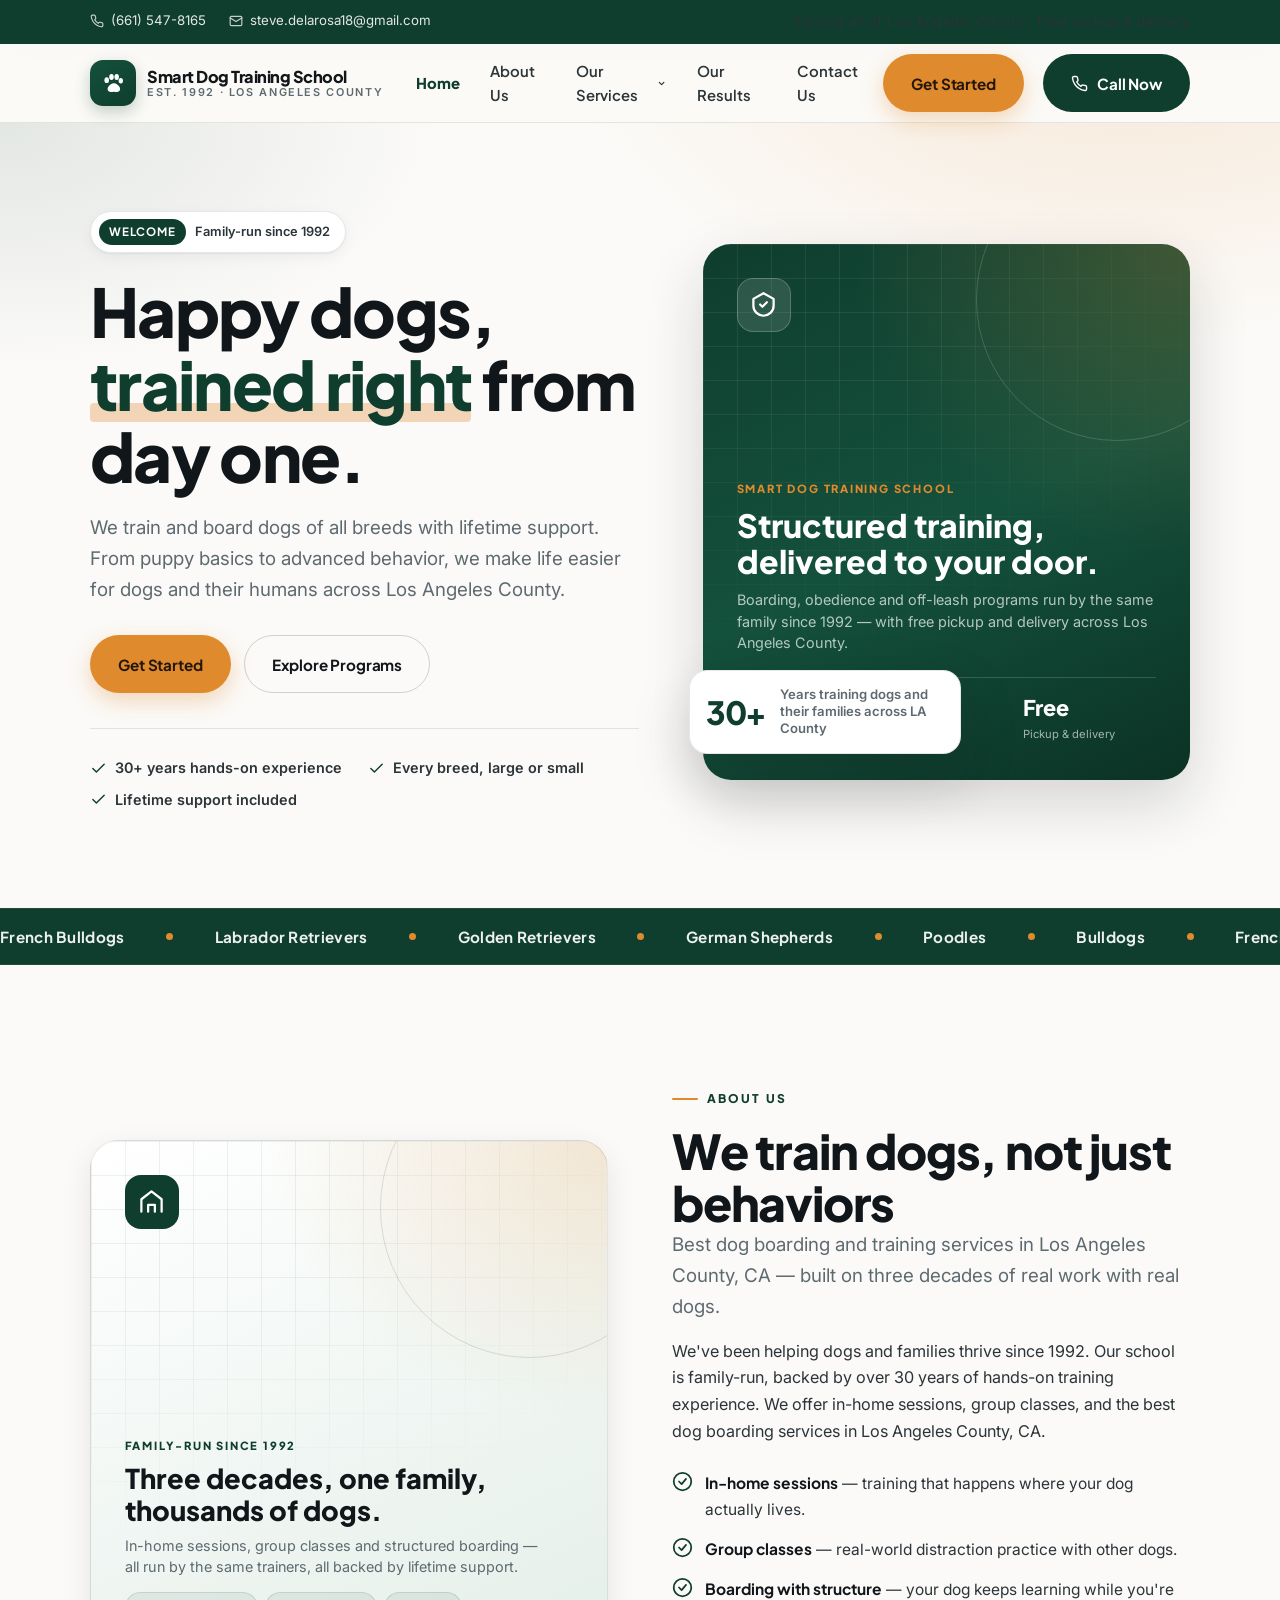
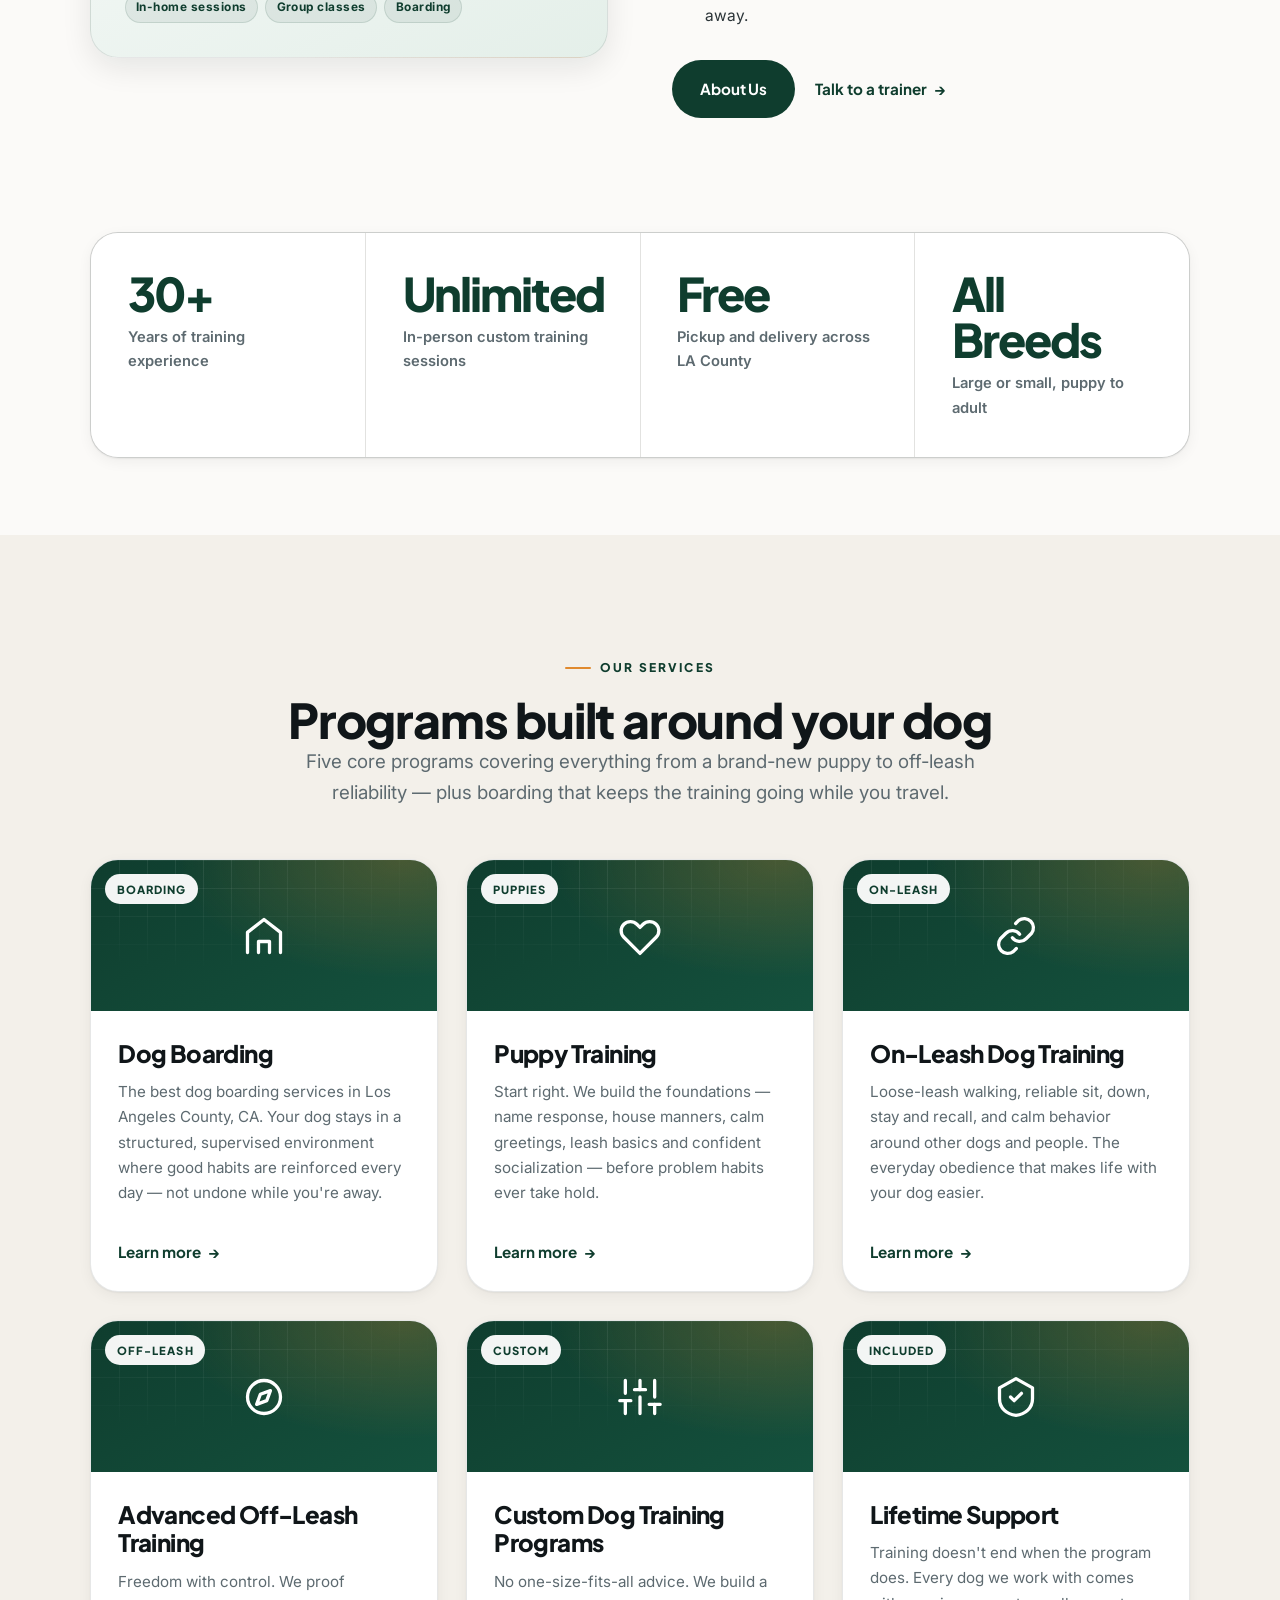
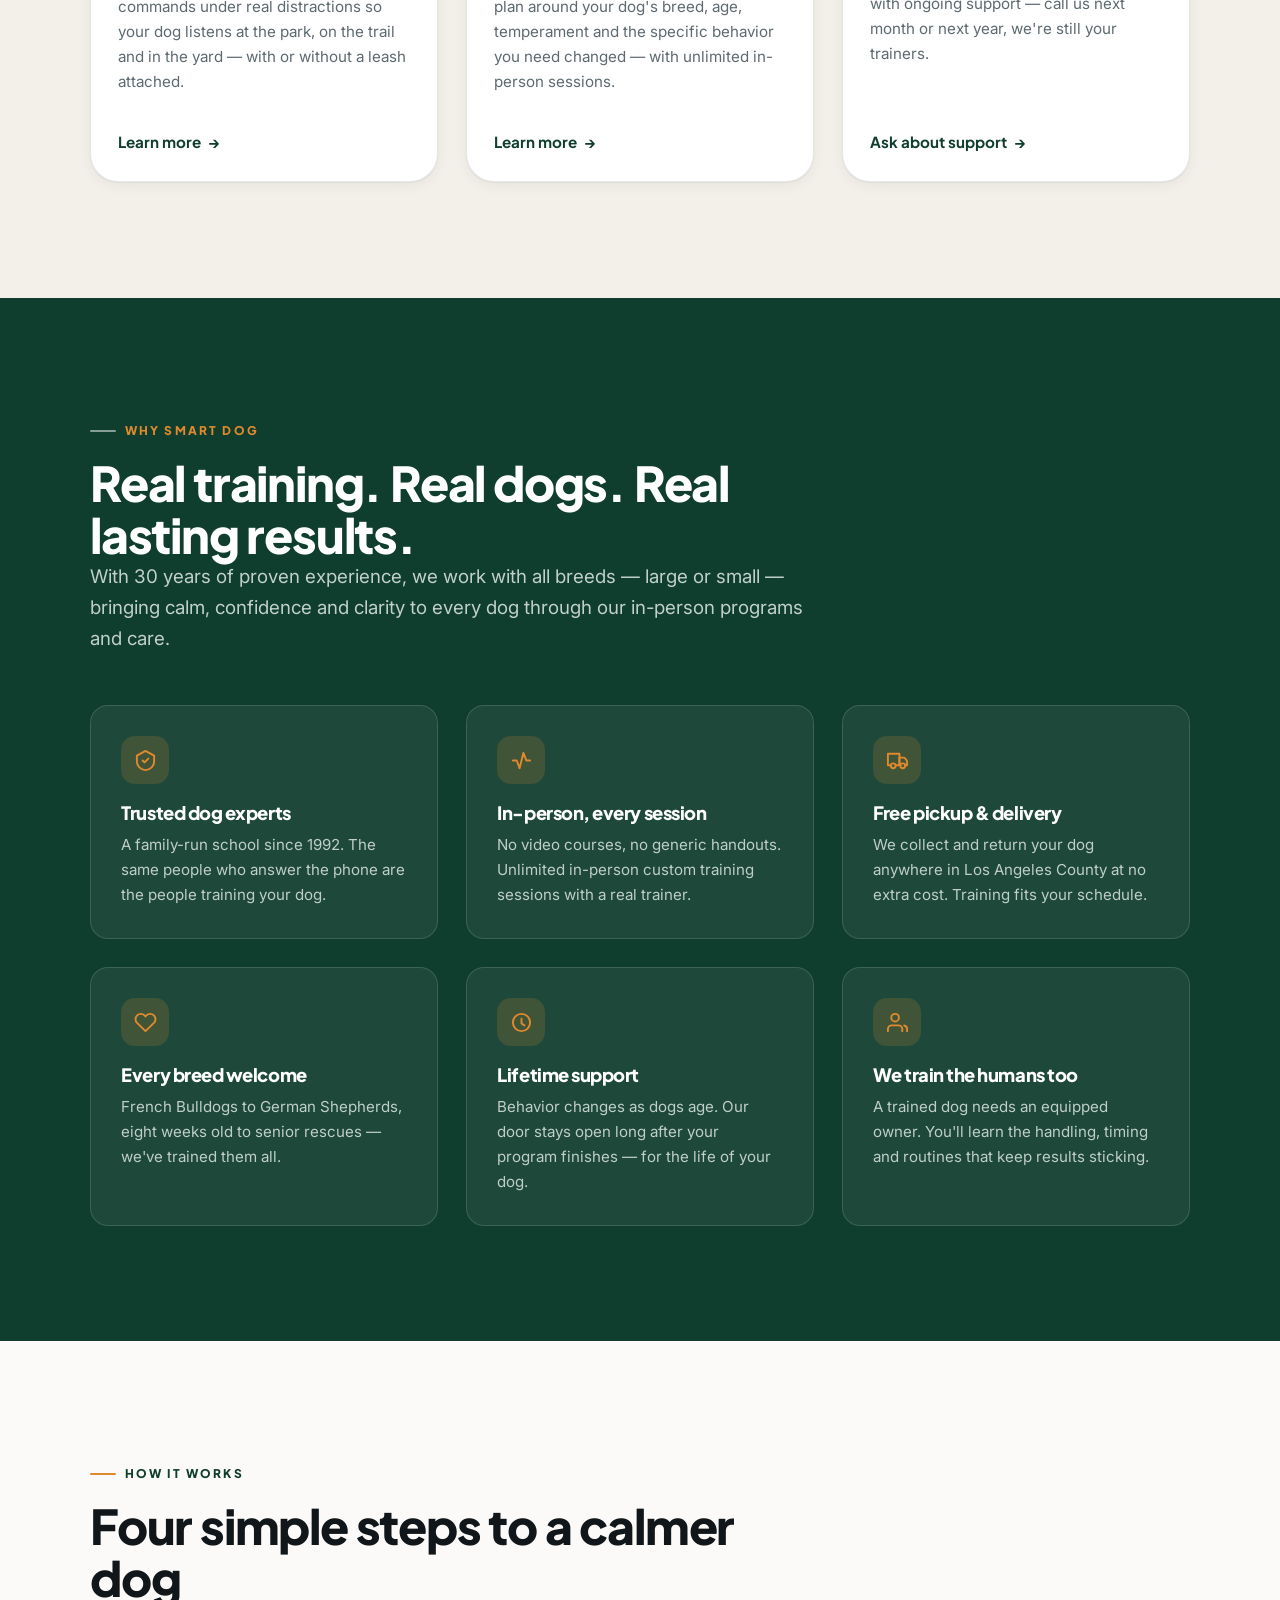
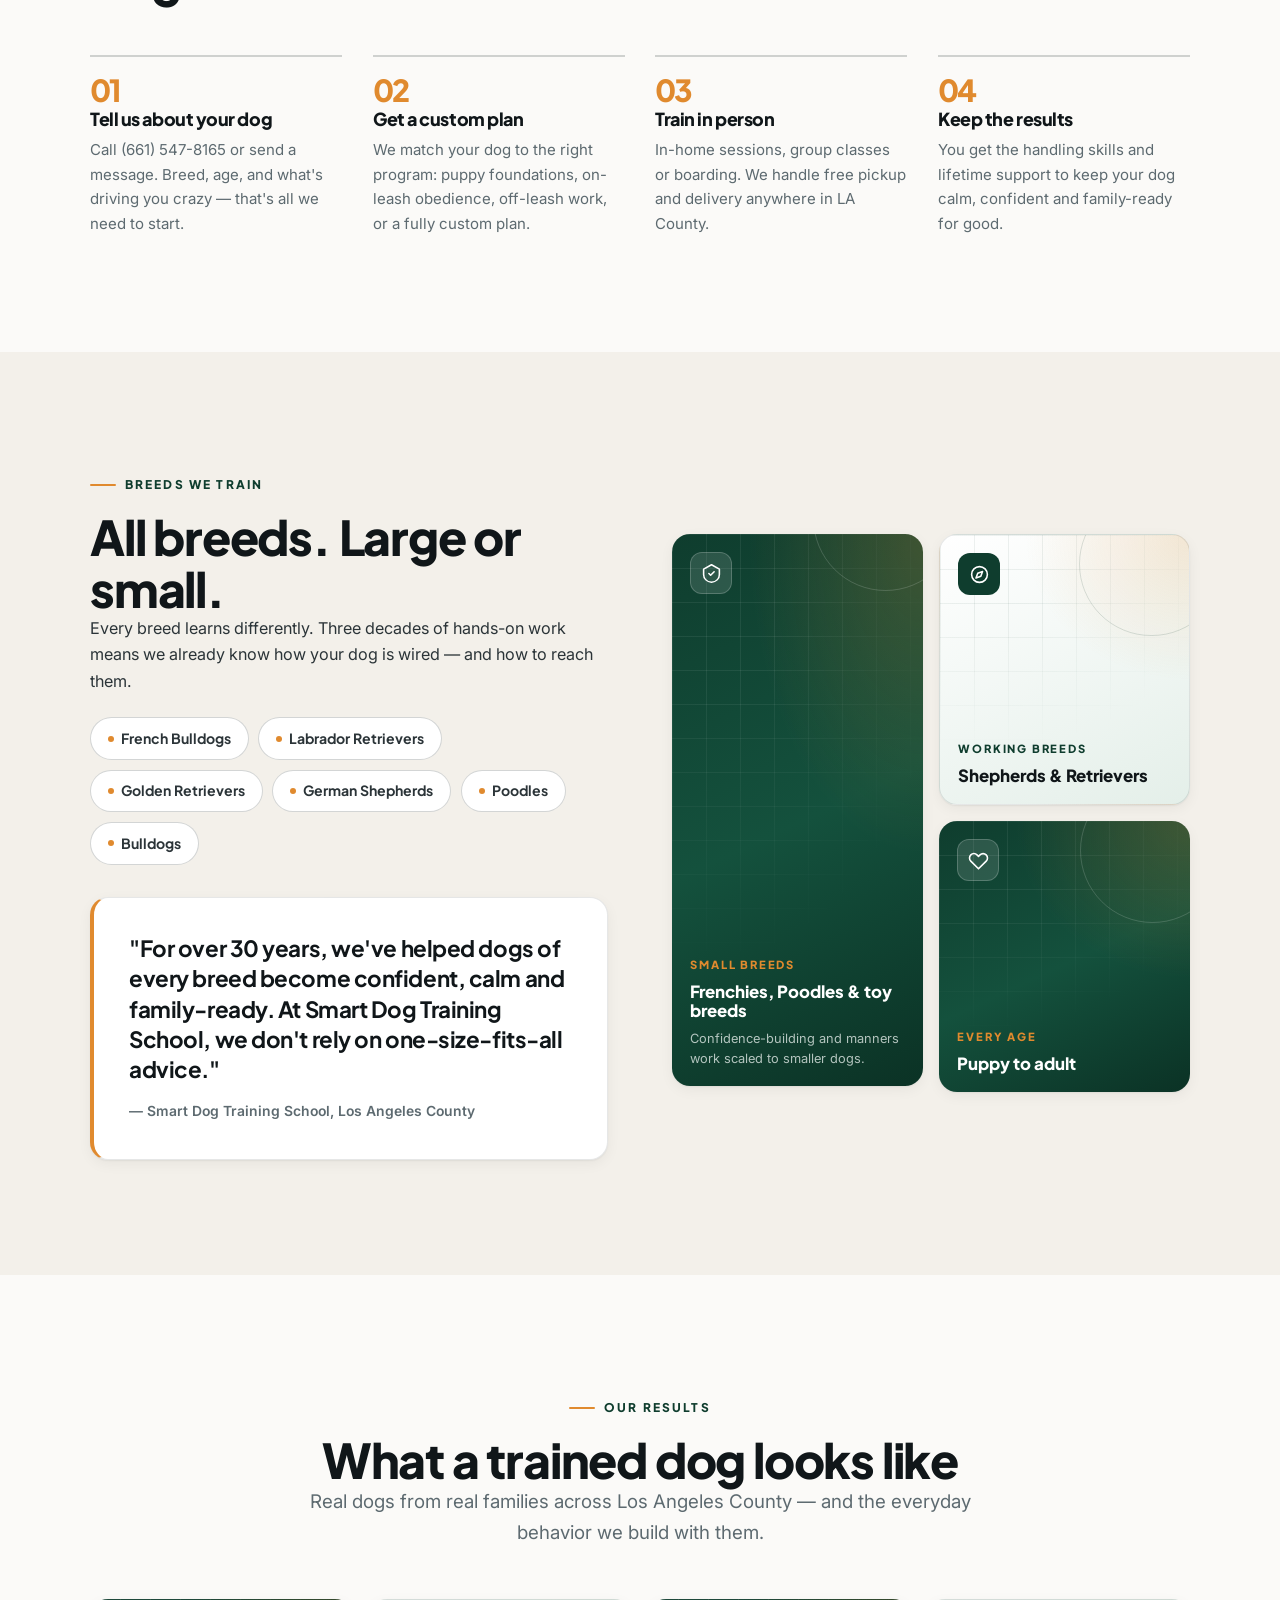
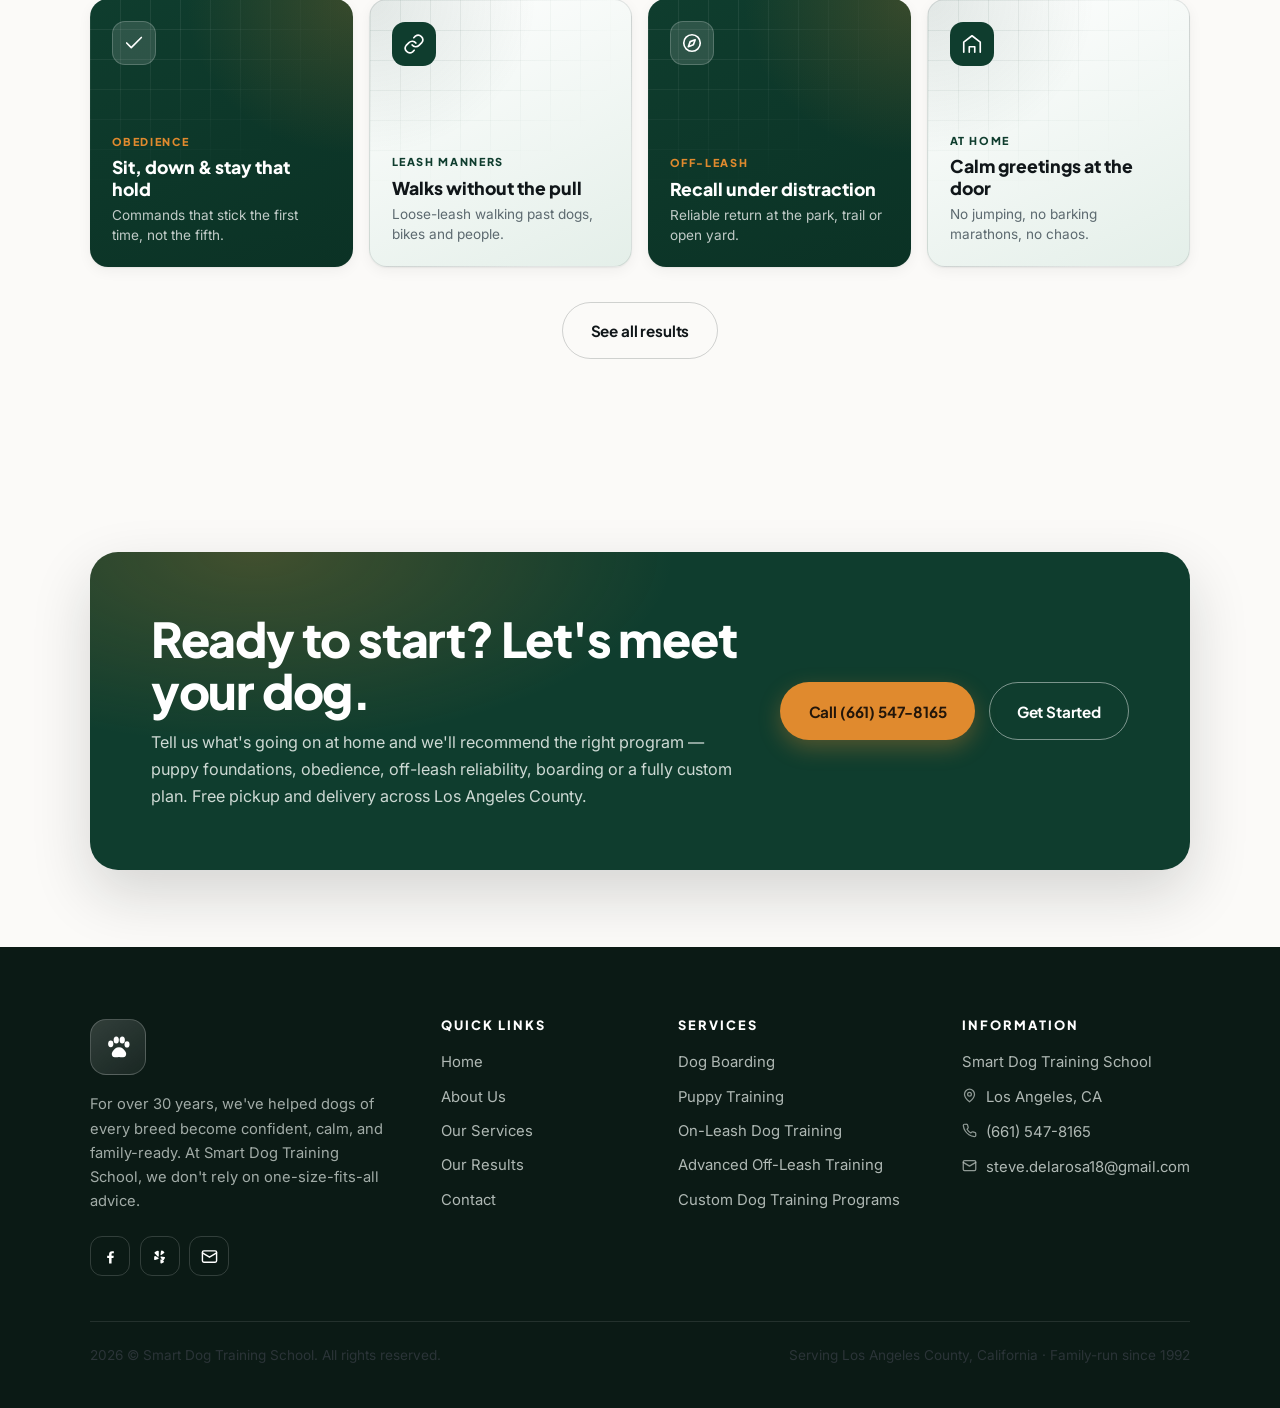
==== commit 950dba88: "fix: remove broken hotlinked images, replace with imageless visuals Every image on the site was hotl" ====
--- a/index.html
+++ b/index.html
@@ -15,11 +15,11 @@
 <meta property="og:title" content="Smart Dog Training School | Dog Training &amp; Boarding in Los Angeles County">
 <meta property="og:description" content="Happy dogs, trained right from day one. Over 30 years of hands-on training and boarding for every breed across Los Angeles County.">
 <meta property="og:url" content="https://smartdogtrainingschool.com/">
-<meta property="og:image" content="https://smartdogtrainingschool.com/wp-content/uploads/2025/10/01-3.jpg">
+<meta property="og:image" content="favicon.svg">
 <meta name="twitter:card" content="summary_large_image">
 <meta name="twitter:title" content="Smart Dog Training School | Dog Training &amp; Boarding in Los Angeles County">
 <meta name="twitter:description" content="Happy dogs, trained right from day one. Over 30 years of hands-on training and boarding for every breed across Los Angeles County.">
-<meta name="twitter:image" content="https://smartdogtrainingschool.com/wp-content/uploads/2025/10/01-3.jpg">
+<meta name="twitter:image" content="favicon.svg">
 
 <link rel="icon" href="favicon.svg" type="image/svg+xml">
 <link rel="apple-touch-icon" href="favicon.svg">
@@ -37,7 +37,7 @@
   "url": "https://smartdogtrainingschool.com/",
   "telephone": "+1-661-547-8165",
   "email": "steve.delarosa18@gmail.com",
-  "image": "https://smartdogtrainingschool.com/wp-content/uploads/2025/10/01-3.jpg",
+  "image": "https://smartdogtrainingschool.com/favicon.svg",
   "foundingDate": "1992",
   "address": { "@type": "PostalAddress", "addressLocality": "Los Angeles", "addressRegion": "CA", "addressCountry": "US" },
   "areaServed": { "@type": "AdministrativeArea", "name": "Los Angeles County, California" },
@@ -74,7 +74,7 @@
 <header class="header">
   <nav class="wrap nav" aria-label="Main navigation">
     <a class="brand" href="index.html">
-      <img src="https://smartdogtrainingschool.com/wp-content/uploads/2025/04/IMG_0212-copy-2-e1761851248494-289x300.png" alt="Smart Dog Training School logo" width="46" height="46">
+      <span class="brand__mark" aria-hidden="true"><svg viewBox="0 0 24 24" fill="currentColor" aria-hidden="true"><ellipse cx="6.2" cy="9.4" rx="2.1" ry="2.7"/><ellipse cx="10.6" cy="6.4" rx="2.1" ry="2.8"/><ellipse cx="15.4" cy="6.4" rx="2.1" ry="2.8"/><ellipse cx="19.2" cy="9.9" rx="2" ry="2.5"/><path d="M12.8 12.2c2.4 0 4 1.7 5.1 3.3 1.3 1.9.6 4.4-1.7 4.7-1.2.2-2.3-.2-3.4-.2s-2.2.4-3.4.2c-2.3-.3-3-2.8-1.7-4.7 1.1-1.6 2.7-3.3 5.1-3.3z"/></svg></span>
       <span class="brand__text">
         <span class="brand__name">Smart Dog Training School</span>
         <span class="brand__tag">Est. 1992 &middot; Los Angeles County</span>
@@ -96,7 +96,7 @@
           <a href="services.html#custom">Custom Dog Training Programs</a>
         </div>
       </li>
-      <li><a class="nav__link" href="gallery.html">Our Gallery</a></li>
+      <li><a class="nav__link" href="gallery.html">Our Results</a></li>
       <li><a class="nav__link" href="contact.html">Contact Us</a></li>
       <li><a class="btn btn--primary" href="contact.html">Get Started</a></li>
     </ul>
@@ -143,7 +143,19 @@
       </div>
 
       <div class="hero__media reveal" data-delay="120">
-        <img src="https://smartdogtrainingschool.com/wp-content/uploads/2025/10/image-4-908x1024.png" alt="A trained dog sitting calmly during a Smart Dog Training School session in Los Angeles County" width="908" height="1024" fetchpriority="high">
+        <div class="mpanel mpanel--tall hero__panel">
+          <span class="mpanel__icon" aria-hidden="true">
+            <svg viewBox="0 0 24 24" fill="none" stroke="currentColor" stroke-width="2" stroke-linecap="round" stroke-linejoin="round"><path d="M12 2 3 7v6c0 5 3.8 8.5 9 9 5.2-.5 9-4 9-9V7z"/><path d="m9 12 2 2 4-4"/></svg>
+          </span>
+          <span class="mpanel__eyebrow">Smart Dog Training School</span>
+          <p class="mpanel__title">Structured training, delivered to your door.</p>
+          <p class="mpanel__text">Boarding, obedience and off-leash programs run by the same family since 1992 — with free pickup and delivery across Los Angeles County.</p>
+          <div class="hero__figures">
+            <div class="hero__figure"><b>1992</b><span>Family-run since</span></div>
+            <div class="hero__figure"><b>All</b><span>Breeds &amp; ages</span></div>
+            <div class="hero__figure"><b>Free</b><span>Pickup &amp; delivery</span></div>
+          </div>
+        </div>
         <div class="hero__card">
           <span class="hero__card-num" data-count="30" data-suffix="+">30+</span>
           <span class="hero__card-txt">Years training dogs and their families across LA County</span>
@@ -165,7 +177,17 @@
   <section class="section">
     <div class="wrap split">
       <div class="split__media reveal">
-        <img src="https://smartdogtrainingschool.com/wp-content/uploads/2025/10/01-3.jpg" alt="Dog relaxing in the care of Smart Dog Training School's family-run boarding program" loading="lazy">
+        <div class="mpanel mpanel--light">
+          <span class="mpanel__icon" aria-hidden="true">
+            <svg viewBox="0 0 24 24" fill="none" stroke="currentColor" stroke-width="2" stroke-linecap="round" stroke-linejoin="round"><path d="M3 21V10l9-7 9 7v11"/><path d="M9 21v-6h6v6"/></svg>
+          </span>
+          <span class="mpanel__eyebrow">Family-run since 1992</span>
+          <p class="mpanel__title">Three decades, one family, thousands of dogs.</p>
+          <p class="mpanel__text">In-home sessions, group classes and structured boarding — all run by the same trainers, all backed by lifetime support.</p>
+          <div class="mpanel__meta">
+            <span>In-home sessions</span><span>Group classes</span><span>Boarding</span>
+          </div>
+        </div>
       </div>
       <div class="reveal" data-delay="110">
         <span class="eyebrow">About Us</span>
@@ -229,8 +251,8 @@
 
       <div class="card-grid">
         <article class="service reveal">
-          <div class="service__img">
-            <img src="https://smartdogtrainingschool.com/wp-content/uploads/2025/10/01-3.jpg" alt="Dog boarding at Smart Dog Training School in Los Angeles County" loading="lazy">
+          <div class="service__banner">
+            <svg viewBox="0 0 24 24" fill="none" stroke="currentColor" stroke-width="1.8" stroke-linecap="round" stroke-linejoin="round" aria-hidden="true"><path d="M3 21V10l9-7 9 7v11"/><path d="M9 21v-6h6v6"/></svg>
             <span class="service__tag">Boarding</span>
           </div>
           <div class="service__body">
@@ -241,8 +263,8 @@
         </article>
 
         <article class="service reveal" data-delay="80">
-          <div class="service__img">
-            <img src="https://smartdogtrainingschool.com/wp-content/uploads/2025/07/02.jpg" alt="Puppy in training during a Smart Dog Training School puppy program" loading="lazy">
+          <div class="service__banner">
+            <svg viewBox="0 0 24 24" fill="none" stroke="currentColor" stroke-width="1.8" stroke-linecap="round" stroke-linejoin="round" aria-hidden="true"><path d="M20.8 5.6a5 5 0 0 0-7.1 0L12 7.3l-1.7-1.7a5 5 0 1 0-7.1 7.1l8.8 8.8 8.8-8.8a5 5 0 0 0 0-7.1z"/></svg>
             <span class="service__tag">Puppies</span>
           </div>
           <div class="service__body">
@@ -253,8 +275,8 @@
         </article>
 
         <article class="service reveal" data-delay="160">
-          <div class="service__img">
-            <img src="https://smartdogtrainingschool.com/wp-content/uploads/2025/04/04-1.jpg" alt="Dog walking politely on leash during on-leash training in Los Angeles County" loading="lazy">
+          <div class="service__banner">
+            <svg viewBox="0 0 24 24" fill="none" stroke="currentColor" stroke-width="1.8" stroke-linecap="round" stroke-linejoin="round" aria-hidden="true"><path d="M10 13a5 5 0 0 0 7.5.5l3-3a5 5 0 0 0-7-7l-1.7 1.7"/><path d="M14 11a5 5 0 0 0-7.5-.5l-3 3a5 5 0 0 0 7 7l1.7-1.7"/></svg>
             <span class="service__tag">On-Leash</span>
           </div>
           <div class="service__body">
@@ -265,8 +287,8 @@
         </article>
 
         <article class="service reveal">
-          <div class="service__img">
-            <img src="https://smartdogtrainingschool.com/wp-content/uploads/2025/04/05.jpg" alt="Dog responding off leash during advanced training with Smart Dog Training School" loading="lazy">
+          <div class="service__banner">
+            <svg viewBox="0 0 24 24" fill="none" stroke="currentColor" stroke-width="1.8" stroke-linecap="round" stroke-linejoin="round" aria-hidden="true"><circle cx="12" cy="12" r="9"/><path d="m15.5 8.5-2 5.5-5.5 2 2-5.5z"/></svg>
             <span class="service__tag">Off-Leash</span>
           </div>
           <div class="service__body">
@@ -277,8 +299,8 @@
         </article>
 
         <article class="service reveal" data-delay="80">
-          <div class="service__img">
-            <img src="https://smartdogtrainingschool.com/wp-content/uploads/2025/07/03.jpg" alt="Bulldog working through a custom training program with a Smart Dog Training School trainer" loading="lazy">
+          <div class="service__banner">
+            <svg viewBox="0 0 24 24" fill="none" stroke="currentColor" stroke-width="1.8" stroke-linecap="round" stroke-linejoin="round" aria-hidden="true"><path d="M4 21v-7M4 10V3M12 21v-9M12 8V3M20 21v-5M20 12V3"/><path d="M1 14h6M9 8h6M17 16h6"/></svg>
             <span class="service__tag">Custom</span>
           </div>
           <div class="service__body">
@@ -289,8 +311,8 @@
         </article>
 
         <article class="service reveal" data-delay="160">
-          <div class="service__img">
-            <img src="https://smartdogtrainingschool.com/wp-content/uploads/2025/04/03.jpg" alt="Dog and trainer working together at Smart Dog Training School in Los Angeles County" loading="lazy">
+          <div class="service__banner">
+            <svg viewBox="0 0 24 24" fill="none" stroke="currentColor" stroke-width="1.8" stroke-linecap="round" stroke-linejoin="round" aria-hidden="true"><path d="M12 2 3 7v6c0 5 3.8 8.5 9 9 5.2-.5 9-4 9-9V7z"/><path d="m9 12 2 2 4-4"/></svg>
             <span class="service__tag">Included</span>
           </div>
           <div class="service__body">
@@ -412,10 +434,29 @@
           <cite>— Smart Dog Training School, Los Angeles County</cite>
         </div>
       </div>
-      <div class="split__media split__media--stack reveal" data-delay="120">
-        <img src="https://smartdogtrainingschool.com/wp-content/uploads/2025/07/03.jpg" alt="Bulldog trained by Smart Dog Training School" loading="lazy">
-        <img src="https://smartdogtrainingschool.com/wp-content/uploads/2025/04/02.jpg" alt="Dog practicing obedience commands with a Smart Dog Training School trainer" loading="lazy">
-        <img src="https://smartdogtrainingschool.com/wp-content/uploads/2025/04/04.jpg" alt="Happy dog after completing a training program in Los Angeles County" loading="lazy">
+      <div class="split__media panel-stack reveal" data-delay="120">
+        <div class="mpanel">
+          <span class="mpanel__icon" aria-hidden="true">
+            <svg viewBox="0 0 24 24" fill="none" stroke="currentColor" stroke-width="1.8" stroke-linecap="round" stroke-linejoin="round"><path d="M12 2 3 7v6c0 5 3.8 8.5 9 9 5.2-.5 9-4 9-9V7z"/><path d="m9 12 2 2 4-4"/></svg>
+          </span>
+          <span class="mpanel__eyebrow">Small breeds</span>
+          <p class="mpanel__title">Frenchies, Poodles &amp; toy breeds</p>
+          <p class="mpanel__text">Confidence-building and manners work scaled to smaller dogs.</p>
+        </div>
+        <div class="mpanel mpanel--light">
+          <span class="mpanel__icon" aria-hidden="true">
+            <svg viewBox="0 0 24 24" fill="none" stroke="currentColor" stroke-width="1.8" stroke-linecap="round" stroke-linejoin="round"><circle cx="12" cy="12" r="9"/><path d="m15.5 8.5-2 5.5-5.5 2 2-5.5z"/></svg>
+          </span>
+          <span class="mpanel__eyebrow">Working breeds</span>
+          <p class="mpanel__title">Shepherds &amp; Retrievers</p>
+        </div>
+        <div class="mpanel">
+          <span class="mpanel__icon" aria-hidden="true">
+            <svg viewBox="0 0 24 24" fill="none" stroke="currentColor" stroke-width="1.8" stroke-linecap="round" stroke-linejoin="round"><path d="M20.8 5.6a5 5 0 0 0-7.1 0L12 7.3l-1.7-1.7a5 5 0 1 0-7.1 7.1l8.8 8.8 8.8-8.8a5 5 0 0 0 0-7.1z"/></svg>
+          </span>
+          <span class="mpanel__eyebrow">Every age</span>
+          <p class="mpanel__title">Puppy to adult</p>
+        </div>
       </div>
     </div>
   </section>
@@ -424,18 +465,46 @@
   <section class="section">
     <div class="wrap">
       <div class="section-head center reveal">
-        <span class="eyebrow">Our Gallery</span>
-        <h2>Dogs we've trained</h2>
-        <p class="lead">Real dogs from real families across Los Angeles County.</p>
-      </div>
-      <div class="gallery reveal">
-        <figure><img src="https://smartdogtrainingschool.com/wp-content/uploads/2025/04/02.jpg" alt="Trained dog sitting on command at Smart Dog Training School" loading="lazy"></figure>
-        <figure><img src="https://smartdogtrainingschool.com/wp-content/uploads/2025/04/03.jpg" alt="Dog working with a trainer during an obedience session" loading="lazy"></figure>
-        <figure><img src="https://smartdogtrainingschool.com/wp-content/uploads/2025/04/05.jpg" alt="Dog holding a stay during off-leash practice" loading="lazy"></figure>
-        <figure><img src="https://smartdogtrainingschool.com/wp-content/uploads/2025/04/07-1.jpg" alt="Calm, family-ready dog after completing training in LA County" loading="lazy"></figure>
+        <span class="eyebrow">Our Results</span>
+        <h2>What a trained dog looks like</h2>
+        <p class="lead">Real dogs from real families across Los Angeles County — and the everyday behavior we build with them.</p>
+      </div>
+      <div class="tile-grid reveal">
+        <div class="tile">
+          <span class="tile__icon" aria-hidden="true">
+            <svg viewBox="0 0 24 24" fill="none" stroke="currentColor" stroke-width="1.8" stroke-linecap="round" stroke-linejoin="round"><path d="M20 6 9 17l-5-5"/></svg>
+          </span>
+          <span class="tile__label">Obedience</span>
+          <p class="tile__title">Sit, down &amp; stay that hold</p>
+          <p class="tile__text">Commands that stick the first time, not the fifth.</p>
+        </div>
+        <div class="tile tile--alt">
+          <span class="tile__icon" aria-hidden="true">
+            <svg viewBox="0 0 24 24" fill="none" stroke="currentColor" stroke-width="1.8" stroke-linecap="round" stroke-linejoin="round"><path d="M10 13a5 5 0 0 0 7.5.5l3-3a5 5 0 0 0-7-7l-1.7 1.7"/><path d="M14 11a5 5 0 0 0-7.5-.5l-3 3a5 5 0 0 0 7 7l1.7-1.7"/></svg>
+          </span>
+          <span class="tile__label">Leash manners</span>
+          <p class="tile__title">Walks without the pull</p>
+          <p class="tile__text">Loose-leash walking past dogs, bikes and people.</p>
+        </div>
+        <div class="tile">
+          <span class="tile__icon" aria-hidden="true">
+            <svg viewBox="0 0 24 24" fill="none" stroke="currentColor" stroke-width="1.8" stroke-linecap="round" stroke-linejoin="round"><circle cx="12" cy="12" r="9"/><path d="m15.5 8.5-2 5.5-5.5 2 2-5.5z"/></svg>
+          </span>
+          <span class="tile__label">Off-leash</span>
+          <p class="tile__title">Recall under distraction</p>
+          <p class="tile__text">Reliable return at the park, trail or open yard.</p>
+        </div>
+        <div class="tile tile--alt">
+          <span class="tile__icon" aria-hidden="true">
+            <svg viewBox="0 0 24 24" fill="none" stroke="currentColor" stroke-width="1.8" stroke-linecap="round" stroke-linejoin="round"><path d="M3 21V10l9-7 9 7v11"/><path d="M9 21v-6h6v6"/></svg>
+          </span>
+          <span class="tile__label">At home</span>
+          <p class="tile__title">Calm greetings at the door</p>
+          <p class="tile__text">No jumping, no barking marathons, no chaos.</p>
+        </div>
       </div>
       <div class="btn-row reveal" style="justify-content:center;margin-top:2.2rem;">
-        <a class="btn btn--ghost" href="gallery.html">View full gallery</a>
+        <a class="btn btn--ghost" href="gallery.html">See all results</a>
       </div>
     </div>
   </section>
@@ -462,7 +531,7 @@
   <div class="wrap">
     <div class="footer__grid">
       <div class="footer__brand">
-        <img src="https://smartdogtrainingschool.com/wp-content/uploads/2025/04/IMG_0212-copy-2-e1761851248494-289x300.png" alt="Smart Dog Training School logo" loading="lazy">
+        <span class="brand__mark" aria-hidden="true"><svg viewBox="0 0 24 24" fill="currentColor" aria-hidden="true"><ellipse cx="6.2" cy="9.4" rx="2.1" ry="2.7"/><ellipse cx="10.6" cy="6.4" rx="2.1" ry="2.8"/><ellipse cx="15.4" cy="6.4" rx="2.1" ry="2.8"/><ellipse cx="19.2" cy="9.9" rx="2" ry="2.5"/><path d="M12.8 12.2c2.4 0 4 1.7 5.1 3.3 1.3 1.9.6 4.4-1.7 4.7-1.2.2-2.3-.2-3.4-.2s-2.2.4-3.4.2c-2.3-.3-3-2.8-1.7-4.7 1.1-1.6 2.7-3.3 5.1-3.3z"/></svg></span>
         <p>For over 30 years, we've helped dogs of every breed become confident, calm, and family-ready. At Smart Dog Training School, we don't rely on one-size-fits-all advice.</p>
         <div class="socials">
           <a href="https://www.facebook.com/p/Smart-Dog-Training-School-100063574960527/" target="_blank" rel="noopener" aria-label="Smart Dog Training School on Facebook">
@@ -483,7 +552,7 @@
           <li><a href="index.html">Home</a></li>
           <li><a href="about.html">About Us</a></li>
           <li><a href="services.html">Our Services</a></li>
-          <li><a href="gallery.html">Our Gallery</a></li>
+          <li><a href="gallery.html">Our Results</a></li>
           <li><a href="contact.html">Contact</a></li>
         </ul>
       </div>
--- a/assets/css/styles.css
+++ b/assets/css/styles.css
@@ -1069,3 +1069,339 @@
   .btn-row { flex-direction: column; align-items: stretch; }
   .hero__badge { width: auto; }
 }
+
+/* =========================================================
+   Imageless media panels
+   Decorative, self-contained visuals built from gradients,
+   type and inline SVG — no external image dependencies.
+   ========================================================= */
+
+/* ---------- Brand mark (header + footer) ---------- */
+.brand__mark {
+  width: 46px;
+  height: 46px;
+  flex: none;
+  border-radius: 13px;
+  background: linear-gradient(145deg, var(--brand-600), var(--brand));
+  color: #fff;
+  display: grid;
+  place-items: center;
+  box-shadow: 0 6px 16px rgba(15, 61, 46, 0.24);
+}
+.brand__mark svg { width: 26px; height: 26px; }
+.footer__brand .brand__mark {
+  width: 56px;
+  height: 56px;
+  border-radius: 16px;
+  margin-bottom: 1.1rem;
+  background: linear-gradient(145deg, rgba(255, 255, 255, 0.16), rgba(255, 255, 255, 0.06));
+  border: 1px solid rgba(255, 255, 255, 0.2);
+  box-shadow: none;
+}
+.footer__brand .brand__mark svg { width: 30px; height: 30px; }
+
+/* ---------- Core panel ---------- */
+.mpanel {
+  position: relative;
+  overflow: hidden;
+  border-radius: var(--radius-lg);
+  background:
+    radial-gradient(120% 100% at 100% 0%, rgba(224, 138, 46, 0.22), transparent 58%),
+    linear-gradient(155deg, var(--brand) 0%, var(--brand-600) 52%, #0b3225 100%);
+  color: #eef4f1;
+  box-shadow: var(--shadow);
+  display: flex;
+  flex-direction: column;
+  justify-content: flex-end;
+  gap: 0.55rem;
+  padding: clamp(1.4rem, 3vw, 2.1rem);
+  aspect-ratio: 1 / 1;
+  isolation: isolate;
+}
+.mpanel::before {
+  content: "";
+  position: absolute;
+  inset: 0;
+  z-index: -1;
+  background-image:
+    linear-gradient(rgba(255, 255, 255, 0.07) 1px, transparent 1px),
+    linear-gradient(90deg, rgba(255, 255, 255, 0.07) 1px, transparent 1px);
+  background-size: 34px 34px;
+  mask-image: radial-gradient(120% 90% at 20% 10%, #000 20%, transparent 78%);
+  -webkit-mask-image: radial-gradient(120% 90% at 20% 10%, #000 20%, transparent 78%);
+}
+.mpanel::after {
+  content: "";
+  position: absolute;
+  z-index: -1;
+  width: 58%;
+  aspect-ratio: 1;
+  right: -14%;
+  top: -16%;
+  border-radius: 50%;
+  border: 1px solid rgba(255, 255, 255, 0.16);
+}
+.mpanel__icon {
+  width: 54px;
+  height: 54px;
+  border-radius: 16px;
+  display: grid;
+  place-items: center;
+  background: rgba(255, 255, 255, 0.12);
+  border: 1px solid rgba(255, 255, 255, 0.2);
+  color: #fff;
+  margin-bottom: auto;
+}
+.mpanel__icon svg { width: 27px; height: 27px; }
+.mpanel__eyebrow {
+  font-family: var(--font-display);
+  font-size: 0.7rem;
+  font-weight: 800;
+  letter-spacing: 0.16em;
+  text-transform: uppercase;
+  color: var(--accent);
+}
+.mpanel__title {
+  font-family: var(--font-display);
+  font-size: clamp(1.25rem, 2.4vw, 1.7rem);
+  font-weight: 800;
+  line-height: 1.15;
+  color: #fff;
+  margin: 0;
+}
+.mpanel__text {
+  font-size: 0.9rem;
+  line-height: 1.5;
+  color: rgba(238, 244, 241, 0.74);
+  margin: 0;
+  max-width: 26rem;
+}
+.mpanel__meta {
+  display: flex;
+  flex-wrap: wrap;
+  gap: 0.45rem;
+  margin-top: 0.35rem;
+}
+.mpanel__meta span {
+  font-size: 0.74rem;
+  font-weight: 700;
+  letter-spacing: 0.04em;
+  padding: 0.3rem 0.65rem;
+  border-radius: var(--radius-pill);
+  background: rgba(255, 255, 255, 0.11);
+  border: 1px solid rgba(255, 255, 255, 0.16);
+  color: rgba(255, 255, 255, 0.88);
+}
+
+/* Light variant for alternating sections */
+.mpanel--light {
+  background:
+    radial-gradient(110% 90% at 100% 0%, rgba(224, 138, 46, 0.18), transparent 60%),
+    linear-gradient(155deg, #ffffff 0%, var(--brand-100) 100%);
+  color: var(--ink);
+  border: 1px solid var(--line);
+}
+.mpanel--light::before {
+  background-image:
+    linear-gradient(rgba(15, 61, 46, 0.07) 1px, transparent 1px),
+    linear-gradient(90deg, rgba(15, 61, 46, 0.07) 1px, transparent 1px);
+}
+.mpanel--light::after { border-color: rgba(15, 61, 46, 0.14); }
+.mpanel--light .mpanel__icon {
+  background: var(--brand);
+  border-color: transparent;
+  color: #fff;
+}
+.mpanel--light .mpanel__title { color: var(--ink); }
+.mpanel--light .mpanel__text { color: var(--muted); }
+.mpanel--light .mpanel__eyebrow { color: var(--brand); }
+.mpanel--light .mpanel__meta span {
+  background: rgba(15, 61, 46, 0.07);
+  border-color: rgba(15, 61, 46, 0.12);
+  color: var(--brand);
+}
+
+/* Aspect variants */
+.mpanel--tall { aspect-ratio: 4 / 4.4; }
+.mpanel--wide { aspect-ratio: 16 / 10; }
+.mpanel--short { aspect-ratio: 16 / 7; }
+
+/* ---------- Hero panel ---------- */
+.hero__panel {
+  border-radius: var(--radius-lg);
+  box-shadow: var(--shadow-lg);
+}
+.hero__panel .mpanel__title { font-size: clamp(1.5rem, 2.8vw, 2rem); }
+.hero__figures {
+  display: grid;
+  grid-template-columns: repeat(3, 1fr);
+  gap: 0.6rem;
+  margin-top: 0.9rem;
+  padding-top: 1.1rem;
+  border-top: 1px solid rgba(255, 255, 255, 0.16);
+}
+.hero__figure b {
+  display: block;
+  font-family: var(--font-display);
+  font-size: clamp(1.05rem, 2vw, 1.35rem);
+  font-weight: 800;
+  color: #fff;
+  line-height: 1.1;
+}
+.hero__figure span {
+  font-size: 0.7rem;
+  line-height: 1.3;
+  color: rgba(238, 244, 241, 0.66);
+}
+
+/* ---------- Stacked panel group ---------- */
+.panel-stack {
+  display: grid;
+  grid-template-columns: 1fr 1fr;
+  gap: 1rem;
+}
+.panel-stack .mpanel {
+  aspect-ratio: 1 / 1.08;
+  border-radius: var(--radius);
+  box-shadow: var(--shadow-sm);
+  padding: 1.15rem;
+}
+.panel-stack .mpanel:first-child { grid-row: span 2; aspect-ratio: 1 / 2.2; }
+.panel-stack .mpanel__icon { width: 42px; height: 42px; border-radius: 12px; }
+.panel-stack .mpanel__icon svg { width: 21px; height: 21px; }
+.panel-stack .mpanel__title { font-size: 1.05rem; }
+.panel-stack .mpanel__text { font-size: 0.8rem; }
+
+/* ---------- Service card header (replaces card photo) ---------- */
+.service__banner {
+  position: relative;
+  aspect-ratio: 16 / 7;
+  display: grid;
+  place-items: center;
+  overflow: hidden;
+  background:
+    radial-gradient(110% 130% at 90% 0%, rgba(224, 138, 46, 0.26), transparent 60%),
+    linear-gradient(150deg, var(--brand) 0%, var(--brand-600) 100%);
+  color: #fff;
+}
+.service__banner::before {
+  content: "";
+  position: absolute;
+  inset: 0;
+  background-image:
+    linear-gradient(rgba(255, 255, 255, 0.08) 1px, transparent 1px),
+    linear-gradient(90deg, rgba(255, 255, 255, 0.08) 1px, transparent 1px);
+  background-size: 28px 28px;
+  mask-image: radial-gradient(100% 100% at 30% 0%, #000 10%, transparent 75%);
+  -webkit-mask-image: radial-gradient(100% 100% at 30% 0%, #000 10%, transparent 75%);
+}
+.service__banner svg {
+  width: 44px;
+  height: 44px;
+  position: relative;
+  transition: transform 0.5s cubic-bezier(0.2, 0.7, 0.3, 1);
+}
+.service:hover .service__banner svg { transform: scale(1.12) translateY(-2px); }
+.service__banner .service__tag { background: rgba(255, 255, 255, 0.95); }
+
+/* ---------- Service detail panel ---------- */
+.detail__media .mpanel { aspect-ratio: 4 / 3.2; }
+
+/* ---------- Gallery tiles (imageless) ---------- */
+.tile-grid {
+  display: grid;
+  grid-template-columns: repeat(auto-fit, minmax(240px, 1fr));
+  gap: 1rem;
+}
+.tile {
+  position: relative;
+  overflow: hidden;
+  display: flex;
+  flex-direction: column;
+  justify-content: flex-end;
+  gap: 0.4rem;
+  min-height: 268px;
+  padding: 1.35rem;
+  border-radius: var(--radius);
+  background:
+    radial-gradient(110% 100% at 100% 0%, rgba(224, 138, 46, 0.2), transparent 58%),
+    linear-gradient(155deg, var(--brand) 0%, #0b3225 100%);
+  color: #fff;
+  box-shadow: var(--shadow-sm);
+  transition: transform 0.35s ease, box-shadow 0.35s ease;
+}
+.tile:hover { transform: translateY(-5px); box-shadow: var(--shadow); }
+.tile::before {
+  content: "";
+  position: absolute;
+  inset: 0;
+  background-image:
+    linear-gradient(rgba(255, 255, 255, 0.07) 1px, transparent 1px),
+    linear-gradient(90deg, rgba(255, 255, 255, 0.07) 1px, transparent 1px);
+  background-size: 30px 30px;
+  mask-image: radial-gradient(110% 90% at 15% 5%, #000 15%, transparent 78%);
+  -webkit-mask-image: radial-gradient(110% 90% at 15% 5%, #000 15%, transparent 78%);
+}
+.tile > * { position: relative; }
+.tile--alt {
+  background:
+    radial-gradient(110% 100% at 0% 0%, rgba(15, 61, 46, 0.12), transparent 58%),
+    linear-gradient(155deg, #ffffff 0%, var(--brand-100) 100%);
+  color: var(--ink);
+  border: 1px solid var(--line);
+}
+.tile--alt::before {
+  background-image:
+    linear-gradient(rgba(15, 61, 46, 0.07) 1px, transparent 1px),
+    linear-gradient(90deg, rgba(15, 61, 46, 0.07) 1px, transparent 1px);
+}
+.tile--alt .tile__icon { background: var(--brand); border-color: transparent; color: #fff; }
+.tile--alt .tile__label { color: var(--brand); }
+.tile--alt .tile__text { color: var(--muted); }
+.tile__icon {
+  width: 44px;
+  height: 44px;
+  border-radius: 13px;
+  display: grid;
+  place-items: center;
+  background: rgba(255, 255, 255, 0.13);
+  border: 1px solid rgba(255, 255, 255, 0.2);
+  margin-bottom: auto;
+}
+.tile__icon svg { width: 22px; height: 22px; }
+.tile__label {
+  font-family: var(--font-display);
+  font-size: 0.68rem;
+  font-weight: 800;
+  letter-spacing: 0.15em;
+  text-transform: uppercase;
+  color: var(--accent);
+}
+.tile__title {
+  font-family: var(--font-display);
+  font-size: 1.1rem;
+  font-weight: 800;
+  line-height: 1.2;
+  margin: 0;
+  color: #fff;
+}
+.tile--alt .tile__title { color: var(--ink); }
+.tile__text {
+  font-size: 0.85rem;
+  line-height: 1.45;
+  color: rgba(255, 255, 255, 0.74);
+  margin: 0;
+}
+.tile--wide { grid-column: span 2; }
+
+@media (max-width: 960px) {
+  .hero__panel { aspect-ratio: 4 / 3.2; }
+}
+
+@media (max-width: 680px) {
+  .panel-stack { grid-template-columns: 1fr 1fr; }
+  .panel-stack .mpanel:first-child { grid-row: auto; aspect-ratio: 1 / 1; }
+  .tile--wide { grid-column: span 1; }
+  .hero__figures { grid-template-columns: 1fr; gap: 0.75rem; }
+  .hero__figure { display: flex; align-items: baseline; gap: 0.5rem; }
+}
